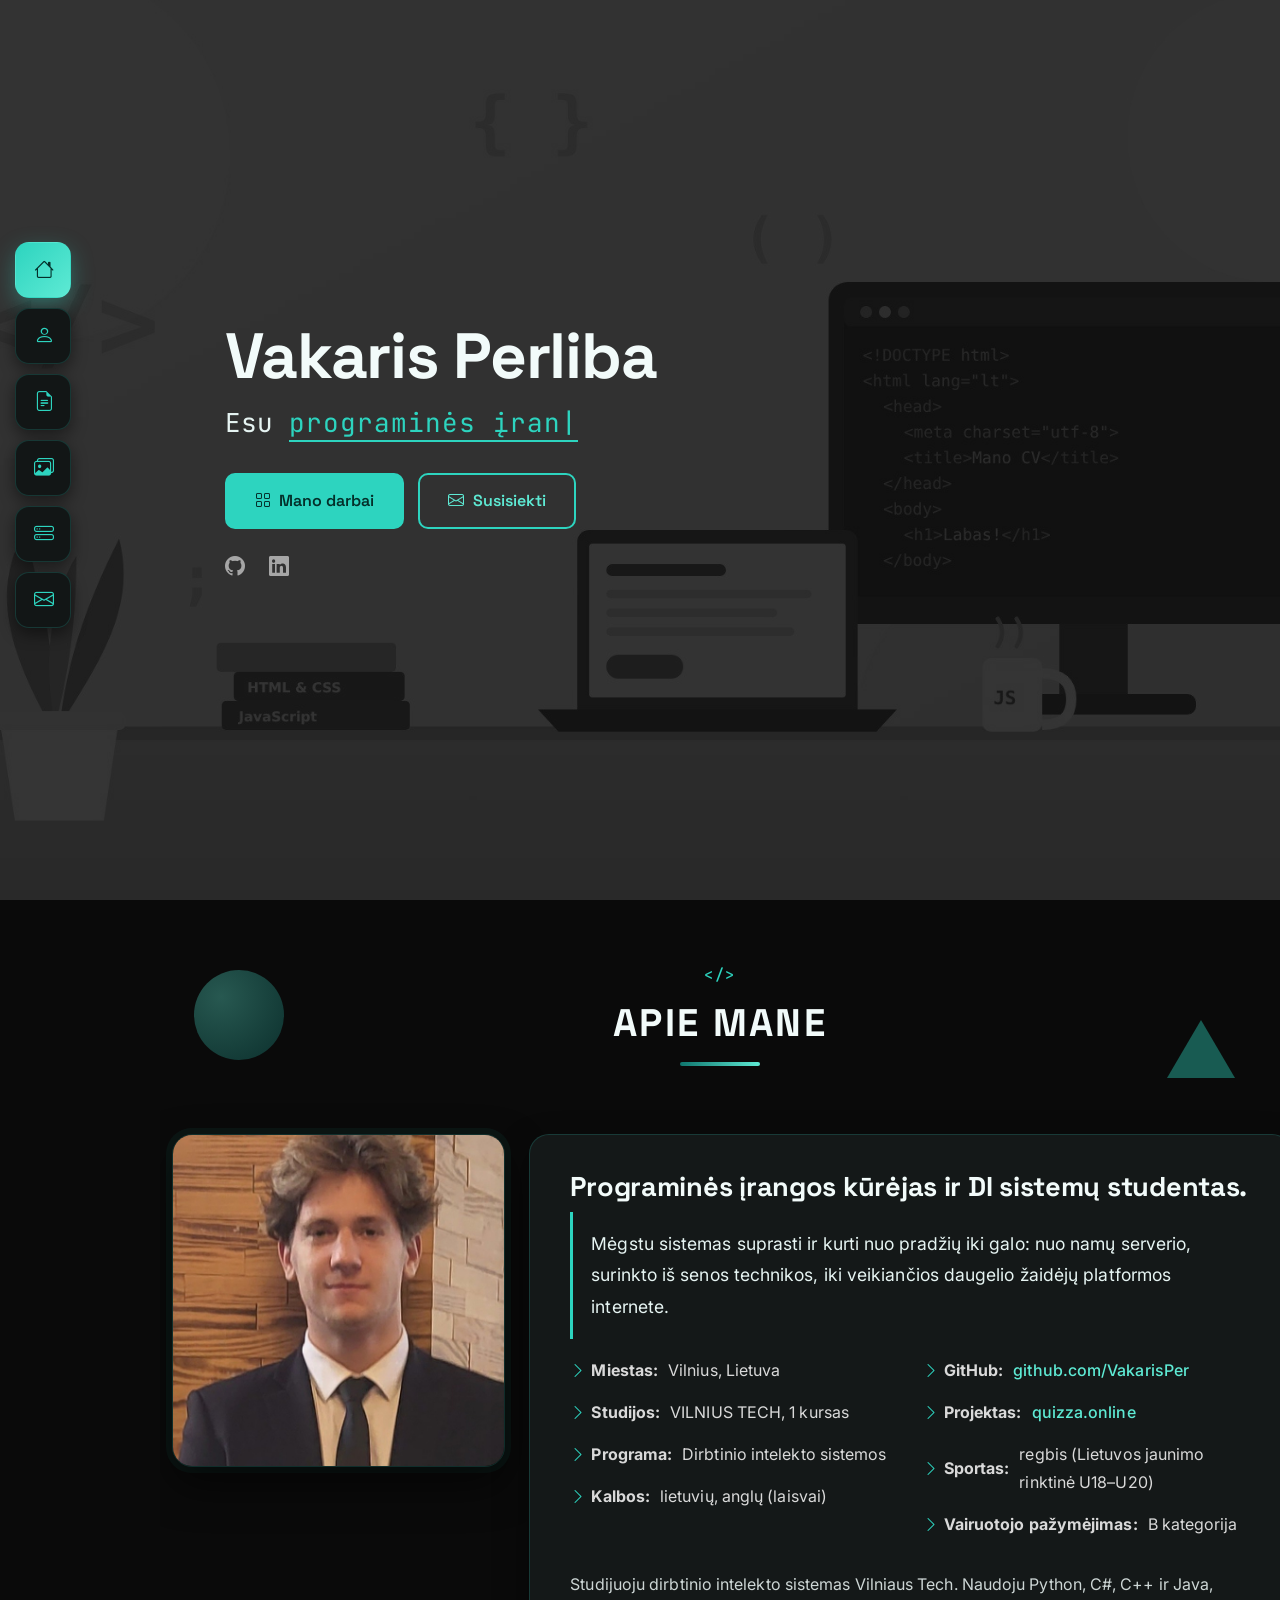
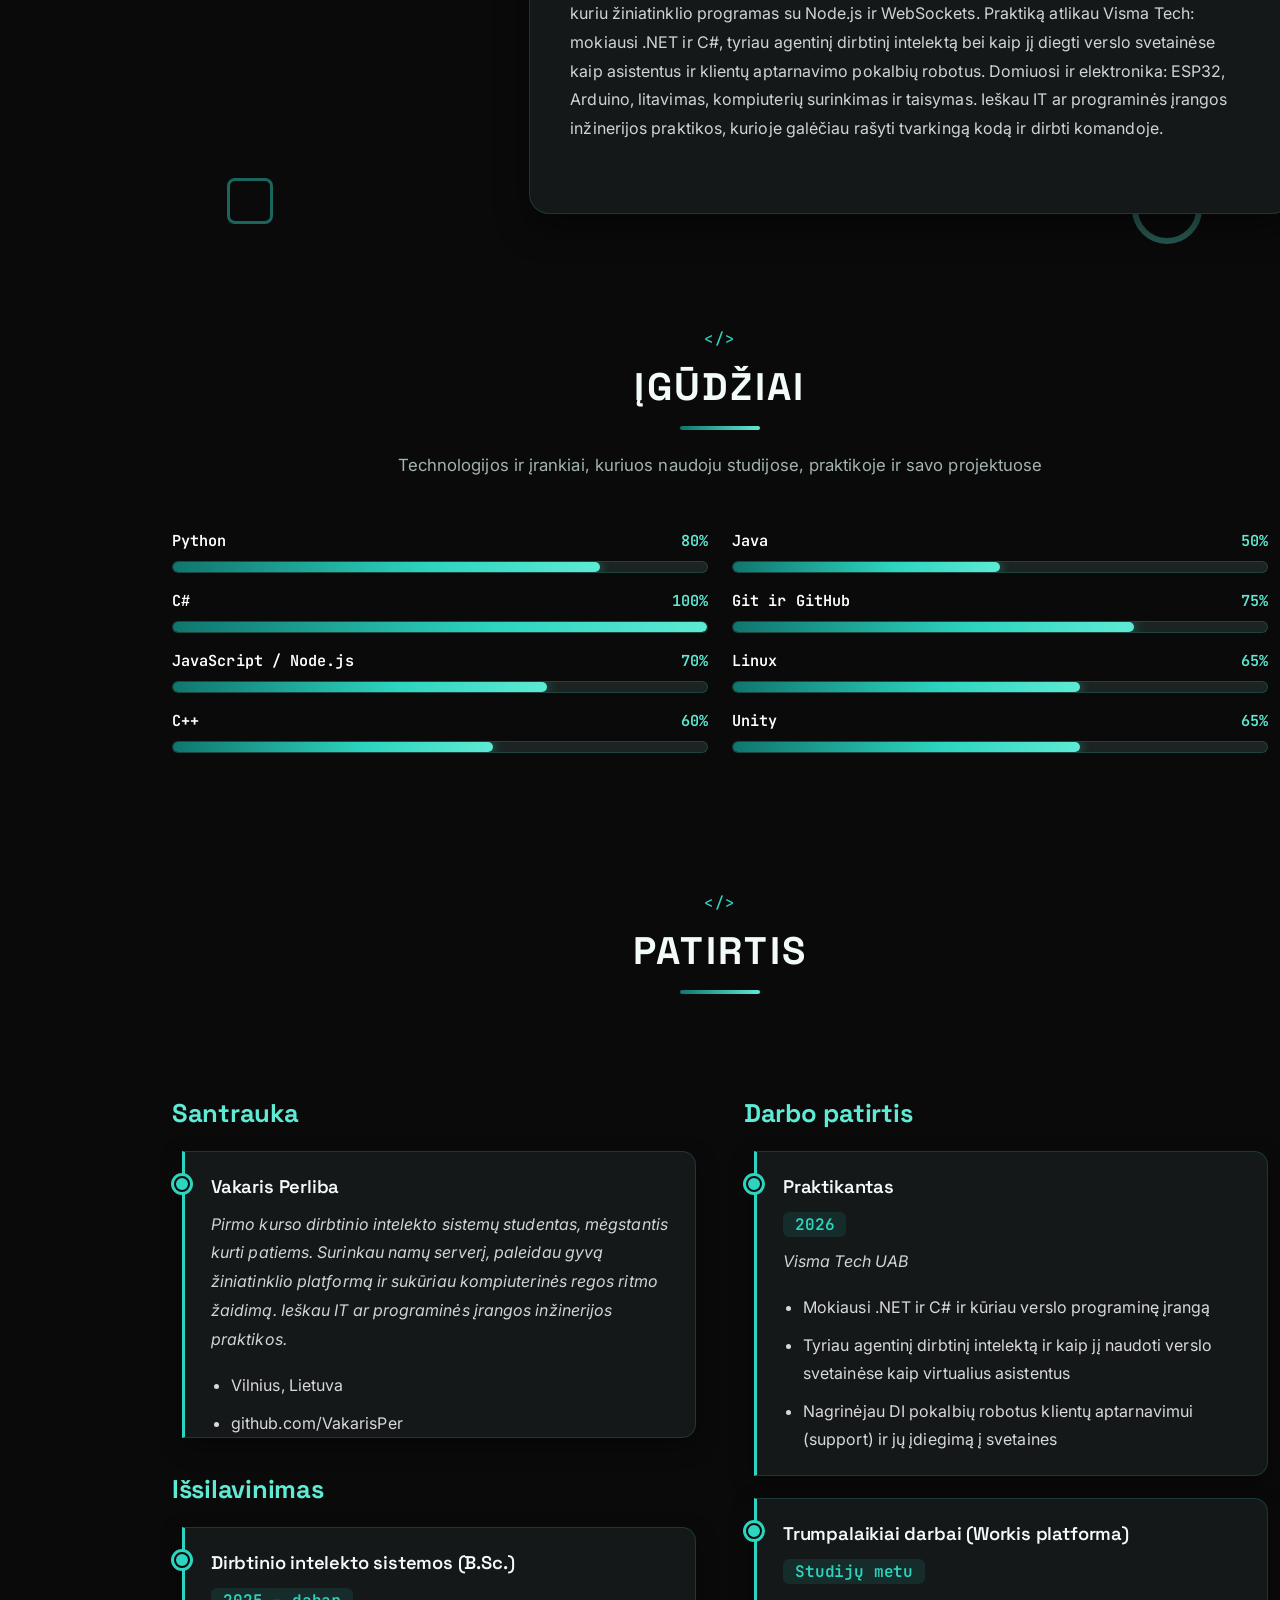
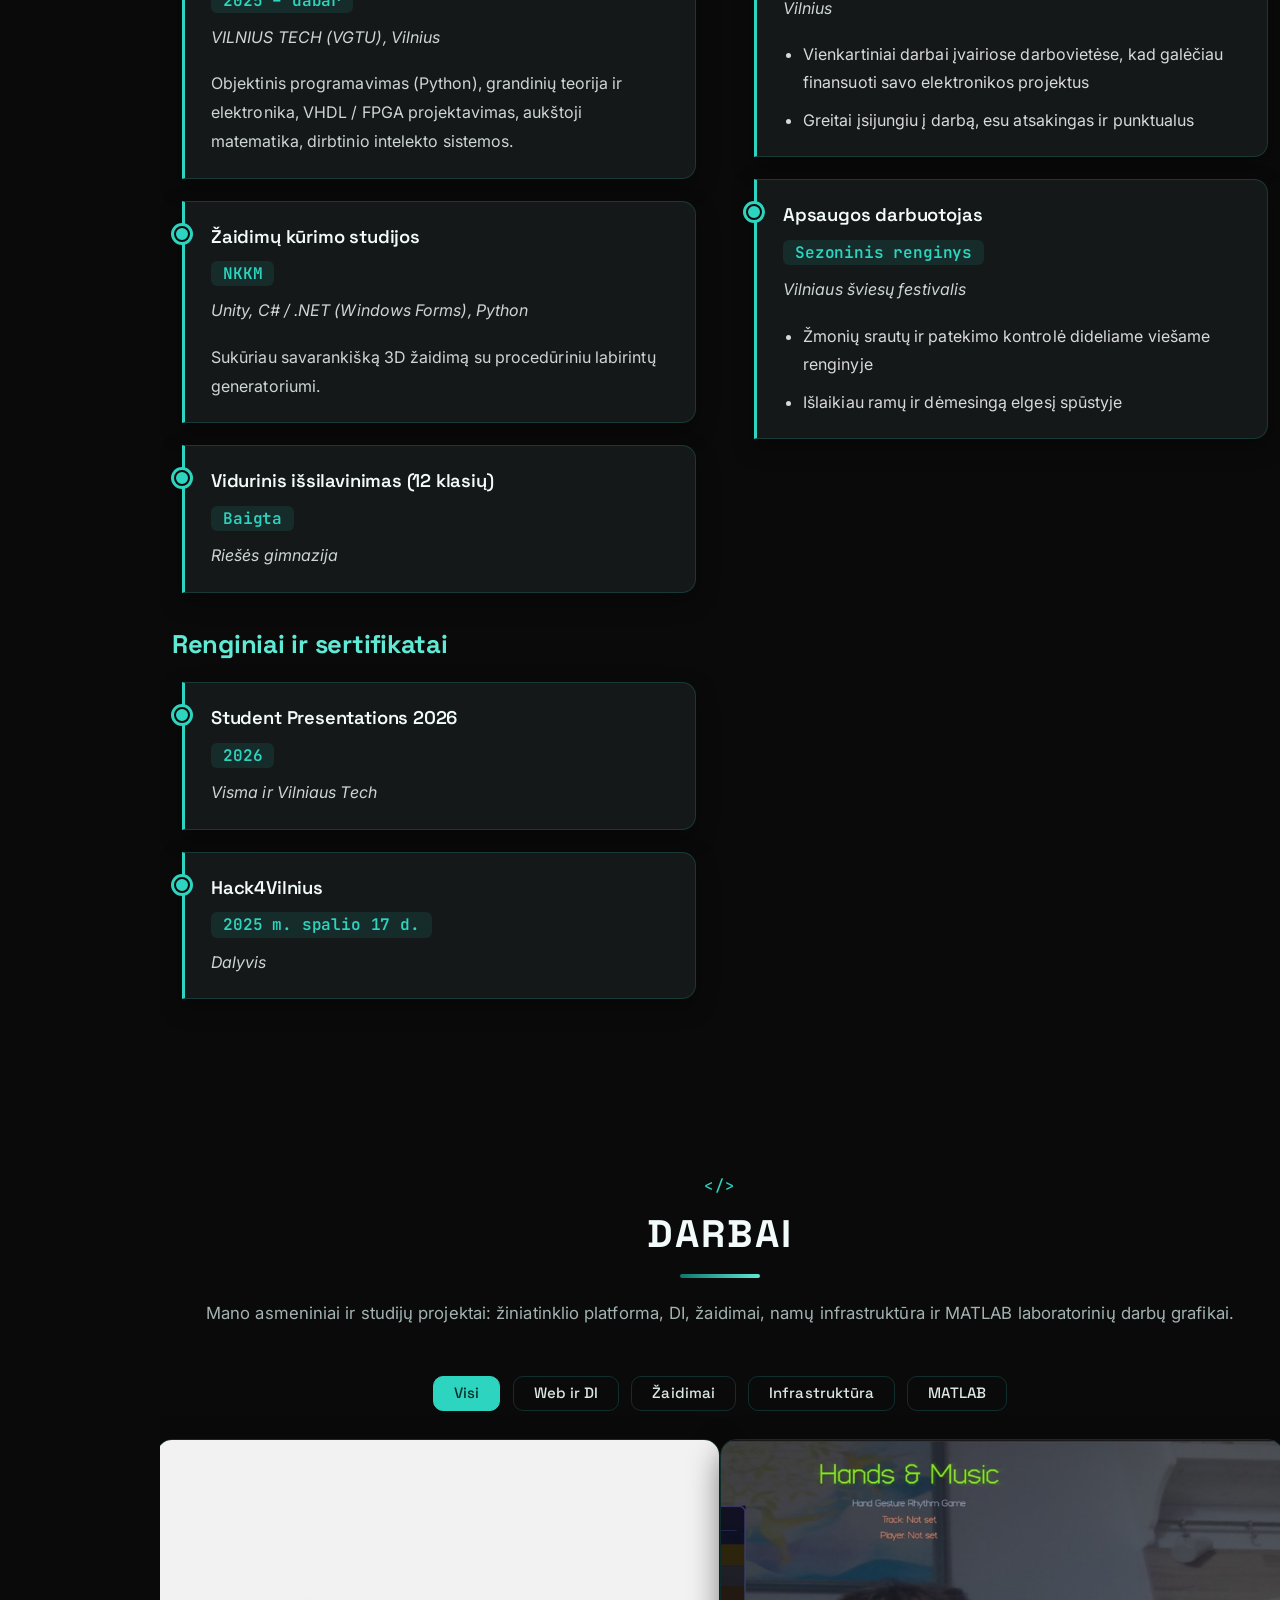
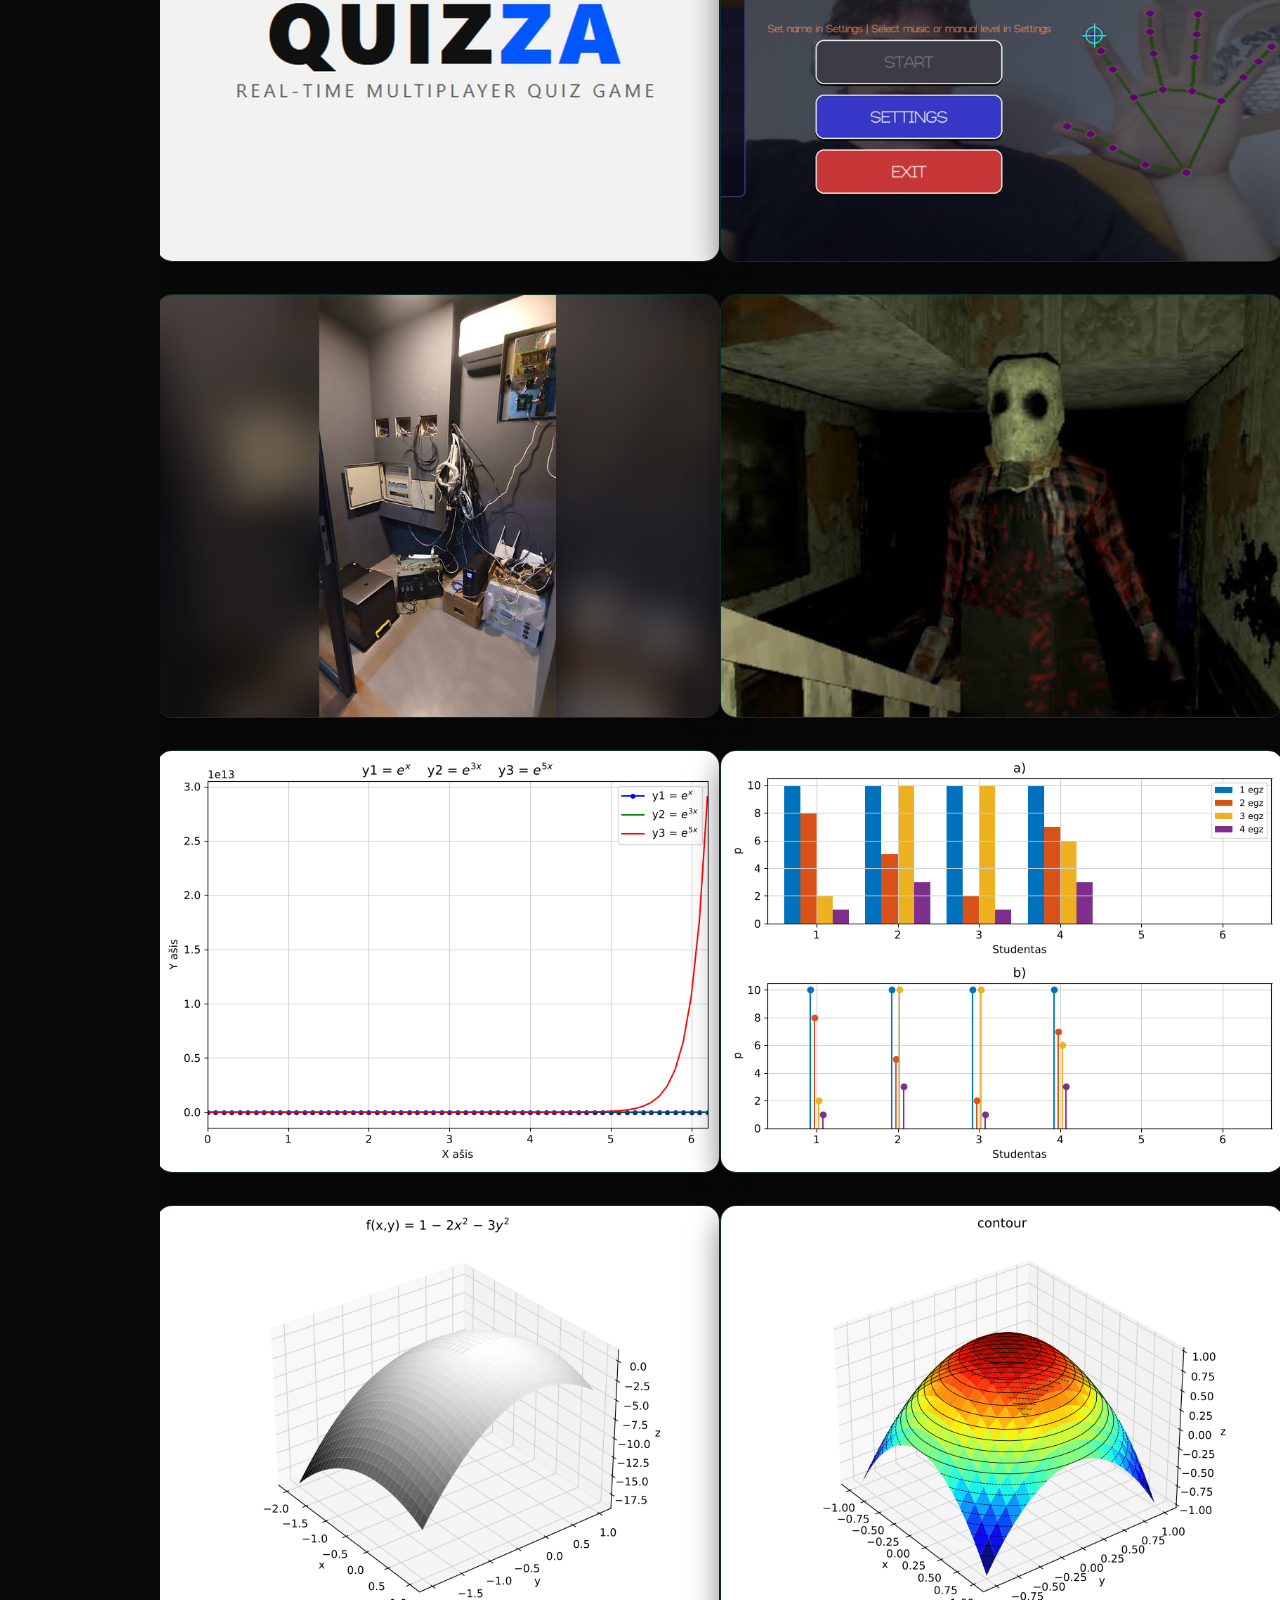
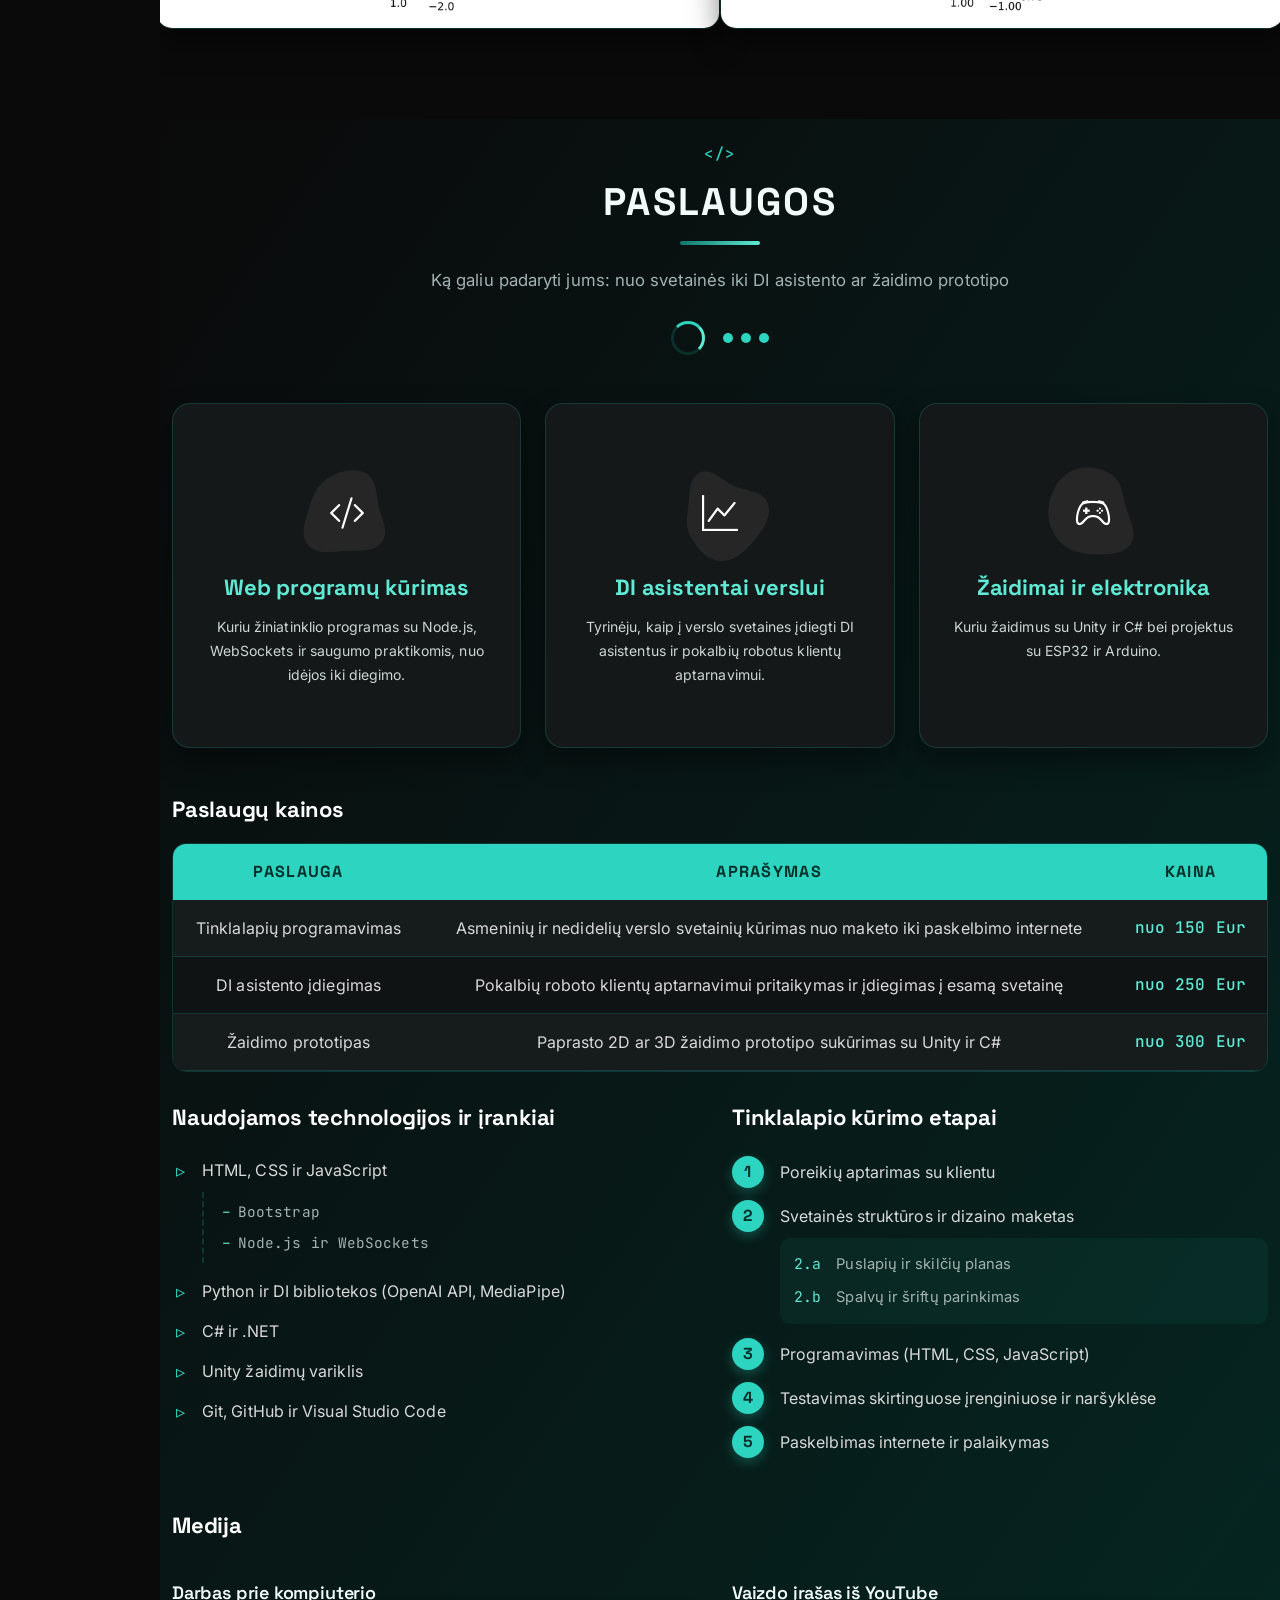
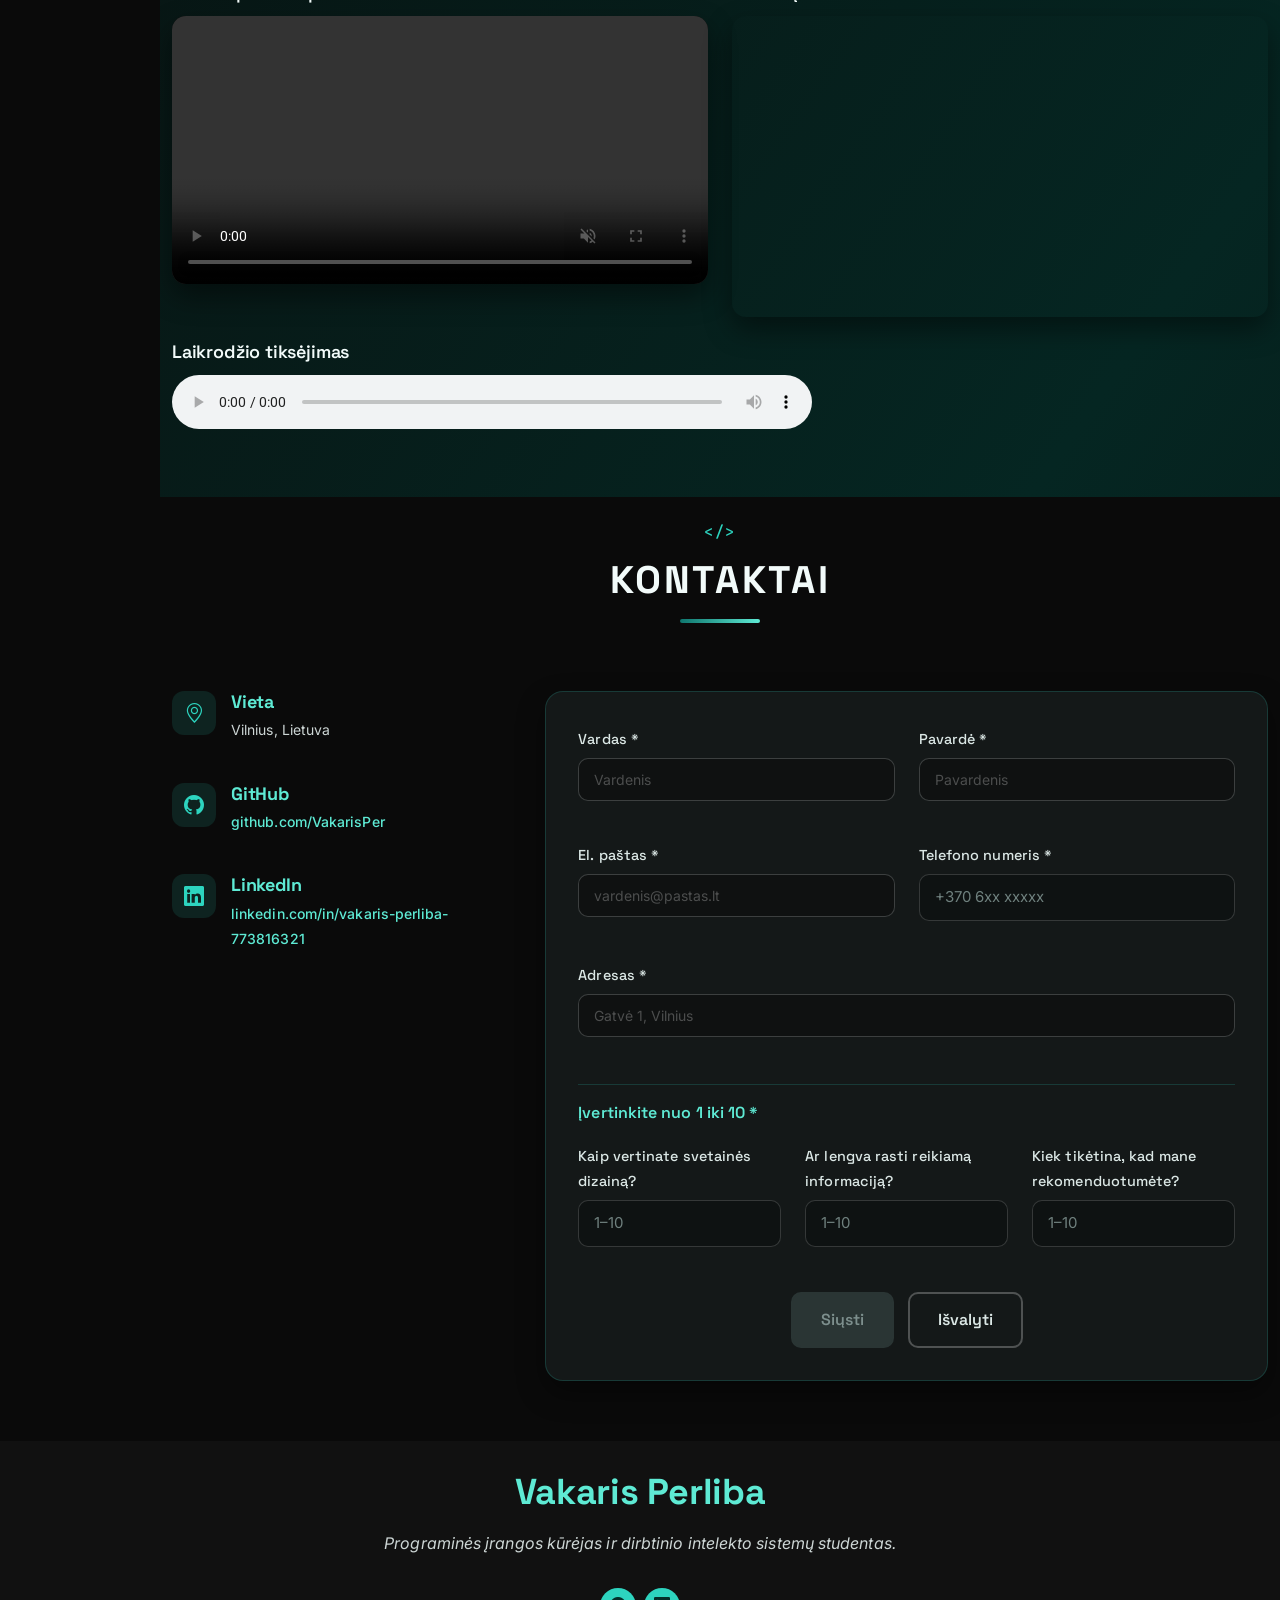
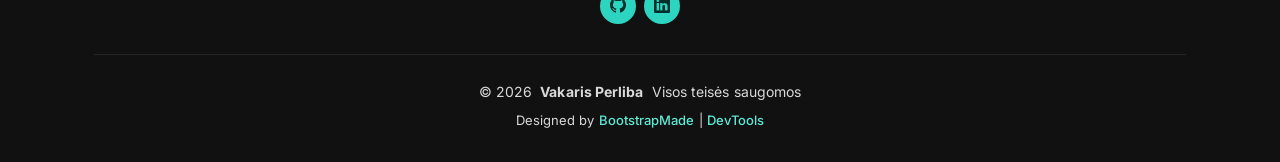
==== LD11/index.html @ f47fb517 "LD11: JavaScript formos (privaloma ir papildoma dalis)" ====
<!DOCTYPE html>
<html lang="lt">

<head>
  <meta charset="UTF-8">
  <meta content="width=device-width, initial-scale=1.0" name="viewport">
  <title>Mano CV</title>
  <meta name="author" content="Vakaris Perliba">
  <meta name="description" content="Vakaris Perliba CV puslapis">
  <meta name="keywords" content="CV, programinės įrangos kūrėjas, dirbtinis intelektas, .NET, C#, Python, Visma Tech, Vakaris Perliba">

  <!-- Favicons -->
  <link href="assets/img/favicon-kodas.png" rel="icon" type="image/png">
  <link href="assets/img/apple-touch-icon-kodas.png" rel="apple-touch-icon">

  <!-- Fonts -->
  <link href="https://fonts.googleapis.com" rel="preconnect">
  <link href="https://fonts.gstatic.com" rel="preconnect" crossorigin>
  <link href="https://fonts.googleapis.com/css2?family=Roboto:ital,wght@0,100;0,300;0,400;0,500;0,700;0,900;1,100;1,300;1,400;1,500;1,700;1,900&family=Poppins:ital,wght@0,100;0,200;0,300;0,400;0,500;0,600;0,700;0,800;0,900;1,100;1,200;1,300;1,400;1,500;1,600;1,700;1,800;1,900&family=Raleway:ital,wght@0,100;0,200;0,300;0,400;0,500;0,600;0,700;0,800;0,900;1,100;1,200;1,300;1,400;1,500;1,600;1,700;1,800;1,900&display=swap" rel="stylesheet">

  <!-- Vendor CSS Files -->
  <link href="assets/vendor/bootstrap/css/bootstrap.min.css" rel="stylesheet">
  <link href="assets/vendor/bootstrap-icons/bootstrap-icons.css" rel="stylesheet">
  <link href="assets/vendor/aos/aos.css" rel="stylesheet">
  <link href="assets/vendor/glightbox/css/glightbox.min.css" rel="stylesheet">
  <link href="assets/vendor/swiper/swiper-bundle.min.css" rel="stylesheet">

  <!-- Main CSS File -->
  <link href="assets/css/main.css" rel="stylesheet">

  <!-- Papildomi šriftai ir nuosavi stiliai (LD9) -->
  <link href="https://fonts.googleapis.com/css2?family=Inter:wght@400;500;600&family=Space+Grotesk:wght@500;600;700&family=JetBrains+Mono:wght@400;500&display=swap" rel="stylesheet">
  <link href="assets/css/custom.css" rel="stylesheet">

  <!-- =======================================================
  * Template Name: MyResume
  * Template URL: https://bootstrapmade.com/free-html-bootstrap-template-my-resume/
  * Updated: Jun 29 2024 with Bootstrap v5.3.3
  * Author: BootstrapMade.com
  * License: https://bootstrapmade.com/license/
  ======================================================== -->
</head>

<body class="index-page">

  <header id="header" class="header d-flex flex-column justify-content-center">

    <i class="header-toggle d-xl-none bi bi-list"></i>

    <nav id="navmenu" class="navmenu">
      <ul>
        <li><a href="#hero" class="active"><i class="bi bi-house navicon"></i><span>Pagrindinis</span></a></li>
        <li><a href="#about"><i class="bi bi-person navicon"></i><span>Apie</span></a></li>
        <li><a href="#resume"><i class="bi bi-file-earmark-text navicon"></i><span>Patirtis</span></a></li>
        <li><a href="#portfolio"><i class="bi bi-images navicon"></i><span>Darbai</span></a></li>
        <li><a href="#services"><i class="bi bi-hdd-stack navicon"></i><span>Paslaugos</span></a></li>
        <li><a href="#contact"><i class="bi bi-envelope navicon"></i><span>Kontaktai</span></a></li>
      </ul>
    </nav>

  </header>

  <main class="main">

    <!-- Hero Section -->
    <section id="hero" class="hero section light-background">

      <img src="assets/img/hero-programuotojas.jpg" width="1920" height="1053" alt="Programuotojo darbo vieta su kompiuteriu ir HTML kodu">

      <div class="container" data-aos="zoom-out">
        <div class="row justify-content-center">
          <div class="col-lg-9">
            <h2>Vakaris Perliba</h2>
            <p>Esu <span class="typed" data-typed-items="programinės įrangos kūrėjas, dirbtinio intelekto sistemų studentas, praktiką Visma Tech atlikęs studentas">programinės įrangos kūrėjas</span><span class="typed-cursor typed-cursor--blink" aria-hidden="true"></span></p>
            <div class="hero-buttons">
              <a href="#portfolio" class="btn-cv btn-cv-primary"><i class="bi bi-grid"></i> Mano darbai</a>
              <a href="#contact" class="btn-cv btn-cv-outline"><i class="bi bi-envelope"></i> Susisiekti</a>
            </div>
            <div class="social-links">
              <a href="https://github.com/VakarisPer" target="_blank" title="GitHub"><i class="bi bi-github"></i></a>
              <a href="https://www.linkedin.com/in/vakaris-perliba-773816321/" target="_blank" title="LinkedIn"><i class="bi bi-linkedin"></i></a>
            </div>
          </div>
        </div>
      </div>

    </section><!-- /Hero Section -->

    <!-- About Section -->
    <section id="about" class="about section">

      <!-- Dekoratyvinės animuotos CSS figūros (LD10) -->
      <div class="about-shapes" aria-hidden="true">
        <span class="shape shape-circle"></span>
        <span class="shape shape-triangle"></span>
        <span class="shape shape-square"></span>
        <span class="shape shape-ring"></span>
      </div>

      <!-- Section Title -->
      <div class="container section-title" data-aos="fade-up">
        <h2>Apie mane</h2>
      </div><!-- End Section Title -->

      <div class="container" data-aos="fade-up" data-aos-delay="100">

        <div class="row gy-4 justify-content-center">
          <div class="col-lg-4 about-photo">
            <img src="assets/img/vakaris.jpg" class="img-fluid" width="700" height="700" alt="Vakaris Perlibos portretinė nuotrauka">
          </div>
          <div class="col-lg-8 content">
            <h2>Programinės įrangos kūrėjas ir DI sistemų studentas.</h2>
            <p class="fst-italic py-3">
              Mėgstu sistemas suprasti ir kurti nuo pradžių iki galo: nuo namų serverio, surinkto iš senos technikos,
              iki veikiančios daugelio žaidėjų platformos internete.
            </p>
            <div class="row">
              <div class="col-lg-6">
                <ul>
                  <li><i class="bi bi-chevron-right"></i> <strong>Miestas:</strong> <span>Vilnius, Lietuva</span></li>
                  <li><i class="bi bi-chevron-right"></i> <strong>Studijos:</strong> <span>VILNIUS TECH, 1 kursas</span></li>
                  <li><i class="bi bi-chevron-right"></i> <strong>Programa:</strong> <span>Dirbtinio intelekto sistemos</span></li>
                  <li><i class="bi bi-chevron-right"></i> <strong>Kalbos:</strong> <span>lietuvių, anglų (laisvai)</span></li>
                </ul>
              </div>
              <div class="col-lg-6">
                <ul>
                  <li><i class="bi bi-chevron-right"></i> <strong>GitHub:</strong> <span><a href="https://github.com/VakarisPer" target="_blank">github.com/VakarisPer</a></span></li>
                  <li><i class="bi bi-chevron-right"></i> <strong>Projektas:</strong> <span><a href="https://quizza.online" target="_blank">quizza.online</a></span></li>
                  <li><i class="bi bi-chevron-right"></i> <strong>Sportas:</strong> <span>regbis (Lietuvos jaunimo rinktinė U18–U20)</span></li>
                  <li><i class="bi bi-chevron-right"></i> <strong>Vairuotojo pažymėjimas:</strong> <span>B kategorija</span></li>
                </ul>
              </div>
            </div>
            <p class="py-3">
              Studijuoju dirbtinio intelekto sistemas Vilniaus Tech. Naudoju Python, C#, C++ ir Java, kuriu žiniatinklio
              programas su Node.js ir WebSockets. Praktiką atlikau Visma Tech: mokiausi .NET ir C#, tyriau agentinį
              dirbtinį intelektą bei kaip jį diegti verslo svetainėse kaip asistentus ir klientų aptarnavimo pokalbių robotus.
              Domiuosi ir elektronika: ESP32, Arduino, litavimas, kompiuterių surinkimas ir taisymas.
              Ieškau IT ar programinės įrangos inžinerijos praktikos, kurioje galėčiau rašyti tvarkingą kodą ir dirbti komandoje.
            </p>
          </div>
        </div>

      </div>

    </section><!-- /About Section -->

    <!-- Skills Section -->
    <section id="skills" class="skills section">

      <!-- Section Title -->
      <div class="container section-title" data-aos="fade-up">
        <h2>Įgūdžiai</h2>
        <p>Technologijos ir įrankiai, kuriuos naudoju studijose, praktikoje ir savo projektuose</p>
      </div><!-- End Section Title -->

      <div class="container" data-aos="fade-up" data-aos-delay="100">

        <div class="row skills-content skills-animation">

          <div class="col-lg-6">

            <div class="progress">
              <span class="skill"><span>Python</span> <i class="val">80%</i></span>
              <div class="progress-bar-wrap">
                <div class="progress-bar" role="progressbar" aria-valuenow="80" aria-valuemin="0" aria-valuemax="100"></div>
              </div>
            </div><!-- End Skills Item -->

            <div class="progress">
              <span class="skill"><span>C#</span> <i class="val">100%</i></span>
              <div class="progress-bar-wrap">
                <div class="progress-bar" role="progressbar" aria-valuenow="100" aria-valuemin="0" aria-valuemax="100"></div>
              </div>
            </div><!-- End Skills Item -->

            <div class="progress">
              <span class="skill"><span>JavaScript / Node.js</span> <i class="val">70%</i></span>
              <div class="progress-bar-wrap">
                <div class="progress-bar" role="progressbar" aria-valuenow="70" aria-valuemin="0" aria-valuemax="100"></div>
              </div>
            </div><!-- End Skills Item -->

            <div class="progress">
              <span class="skill"><span>C++</span> <i class="val">60%</i></span>
              <div class="progress-bar-wrap">
                <div class="progress-bar" role="progressbar" aria-valuenow="60" aria-valuemin="0" aria-valuemax="100"></div>
              </div>
            </div><!-- End Skills Item -->

          </div>

          <div class="col-lg-6">

            <div class="progress">
              <span class="skill"><span>Java</span> <i class="val">50%</i></span>
              <div class="progress-bar-wrap">
                <div class="progress-bar" role="progressbar" aria-valuenow="50" aria-valuemin="0" aria-valuemax="100"></div>
              </div>
            </div><!-- End Skills Item -->

            <div class="progress">
              <span class="skill"><span>Git ir GitHub</span> <i class="val">75%</i></span>
              <div class="progress-bar-wrap">
                <div class="progress-bar" role="progressbar" aria-valuenow="75" aria-valuemin="0" aria-valuemax="100"></div>
              </div>
            </div><!-- End Skills Item -->

            <div class="progress">
              <span class="skill"><span>Linux</span> <i class="val">65%</i></span>
              <div class="progress-bar-wrap">
                <div class="progress-bar" role="progressbar" aria-valuenow="65" aria-valuemin="0" aria-valuemax="100"></div>
              </div>
            </div><!-- End Skills Item -->

            <div class="progress">
              <span class="skill"><span>Unity</span> <i class="val">65%</i></span>
              <div class="progress-bar-wrap">
                <div class="progress-bar" role="progressbar" aria-valuenow="65" aria-valuemin="0" aria-valuemax="100"></div>
              </div>
            </div><!-- End Skills Item -->

          </div>

        </div>
      </div>

    </section><!-- /Skills Section -->

    <!-- Resume Section -->
    <section id="resume" class="resume section">

      <!-- Section Title -->
      <div class="container section-title" data-aos="fade-up">
        <h2>Patirtis</h2>
      </div><!-- End Section Title -->

      <div class="container">

        <div class="row">

          <div class="col-lg-6" data-aos="fade-up" data-aos-delay="100">
            <h3 class="resume-title">Santrauka</h3>

            <div class="resume-item pb-0">
              <h4>Vakaris Perliba</h4>
              <p><em>Pirmo kurso dirbtinio intelekto sistemų studentas, mėgstantis kurti patiems. Surinkau namų serverį, paleidau gyvą žiniatinklio platformą ir sukūriau kompiuterinės regos ritmo žaidimą. Ieškau IT ar programinės įrangos inžinerijos praktikos.</em></p>
              <ul>
                <li>Vilnius, Lietuva</li>
                <li>github.com/VakarisPer</li>
              </ul>
            </div><!-- Edn Resume Item -->

            <h3 class="resume-title">Išsilavinimas</h3>
            <div class="resume-item">
              <h4>Dirbtinio intelekto sistemos (B.Sc.)</h4>
              <h5>2025 – dabar</h5>
              <p><em>VILNIUS TECH (VGTU), Vilnius</em></p>
              <p>Objektinis programavimas (Python), grandinių teorija ir elektronika, VHDL / FPGA projektavimas, aukštoji matematika, dirbtinio intelekto sistemos.</p>
            </div><!-- Edn Resume Item -->

            <div class="resume-item">
              <h4>Žaidimų kūrimo studijos</h4>
              <h5>NKKM</h5>
              <p><em>Unity, C# / .NET (Windows Forms), Python</em></p>
              <p>Sukūriau savarankišką 3D žaidimą su procedūriniu labirintų generatoriumi.</p>
            </div><!-- Edn Resume Item -->

            <div class="resume-item">
              <h4>Vidurinis išsilavinimas (12 klasių)</h4>
              <h5>Baigta</h5>
              <p><em>Riešės gimnazija</em></p>
            </div><!-- Edn Resume Item -->

            <h3 class="resume-title">Renginiai ir sertifikatai</h3>
            <div class="resume-item">
              <h4>Student Presentations 2026</h4>
              <h5>2026</h5>
              <p><em>Visma ir Vilniaus Tech</em></p>
            </div><!-- Edn Resume Item -->

            <div class="resume-item">
              <h4>Hack4Vilnius</h4>
              <h5>2025 m. spalio 17 d.</h5>
              <p><em>Dalyvis</em></p>
            </div><!-- Edn Resume Item -->

          </div>

          <div class="col-lg-6" data-aos="fade-up" data-aos-delay="200">
            <h3 class="resume-title">Darbo patirtis</h3>
            <div class="resume-item">
              <h4>Praktikantas</h4>
              <h5>2026</h5>
              <p><em>Visma Tech UAB</em></p>
              <ul>
                <li>Mokiausi .NET ir C# ir kūriau verslo programinę įrangą</li>
                <li>Tyriau agentinį dirbtinį intelektą ir kaip jį naudoti verslo svetainėse kaip virtualius asistentus</li>
                <li>Nagrinėjau DI pokalbių robotus klientų aptarnavimui (support) ir jų įdiegimą į svetaines</li>
              </ul>
            </div><!-- Edn Resume Item -->

            <div class="resume-item">
              <h4>Trumpalaikiai darbai (Workis platforma)</h4>
              <h5>Studijų metu</h5>
              <p><em>Vilnius</em></p>
              <ul>
                <li>Vienkartiniai darbai įvairiose darbovietėse, kad galėčiau finansuoti savo elektronikos projektus</li>
                <li>Greitai įsijungiu į darbą, esu atsakingas ir punktualus</li>
              </ul>
            </div><!-- Edn Resume Item -->

            <div class="resume-item">
              <h4>Apsaugos darbuotojas</h4>
              <h5>Sezoninis renginys</h5>
              <p><em>Vilniaus šviesų festivalis</em></p>
              <ul>
                <li>Žmonių srautų ir patekimo kontrolė dideliame viešame renginyje</li>
                <li>Išlaikiau ramų ir dėmesingą elgesį spūstyje</li>
              </ul>
            </div><!-- Edn Resume Item -->

          </div>

        </div>

      </div>

    </section><!-- /Resume Section -->

    <!-- Portfolio Section -->
    <section id="portfolio" class="portfolio section">

      <!-- Section Title -->
      <div class="container section-title" data-aos="fade-up">
        <h2>Darbai</h2>
        <p>Mano asmeniniai ir studijų projektai: žiniatinklio platforma, DI, žaidimai, namų infrastruktūra ir MATLAB laboratorinių darbų grafikai.</p>
      </div><!-- End Section Title -->

      <div class="container">

        <div class="isotope-layout" data-default-filter="*" data-layout="masonry" data-sort="original-order">

          <ul class="portfolio-filters isotope-filters" data-aos="fade-up" data-aos-delay="100">
            <li data-filter="*" class="filter-active">Visi</li>
            <li data-filter=".filter-web">Web ir DI</li>
            <li data-filter=".filter-games">Žaidimai</li>
            <li data-filter=".filter-infra">Infrastruktūra</li>
            <li data-filter=".filter-matlab">MATLAB</li>
          </ul><!-- End Portfolio Filters -->

          <div class="row gy-4 isotope-container" data-aos="fade-up" data-aos-delay="200">

            <div class="col-lg-6 col-md-6 portfolio-item isotope-item filter-web">
              <img src="assets/img/proj-quizza.jpg" class="img-fluid" width="800" height="600" alt="Quizza logotipas">
              <div class="portfolio-info">
                <h4>Quizza</h4>
                <p>Gyva daugelio žaidėjų viktorinų platforma su DI klausimų generavimu</p>
                <a href="assets/img/proj-quizza.jpg" title="Quizza" data-gallery="portfolio-gallery" class="glightbox preview-link"><i class="bi bi-zoom-in"></i></a>
                <a href="https://quizza.online" title="Daugiau informacijos" class="details-link" target="_blank"><i class="bi bi-link-45deg"></i></a>
              </div>
            </div><!-- End Portfolio Item -->

            <div class="col-lg-6 col-md-6 portfolio-item isotope-item filter-games filter-web">
              <img src="assets/img/proj-hands-music.jpg" class="img-fluid" width="800" height="600" alt="Hands &amp; Music žaidimas su rankų sekimu">
              <div class="portfolio-info">
                <h4>Hands &amp; Music</h4>
                <p>Ritmo žaidimas, valdomas rankų gestais (MediaPipe, OpenCV, Pygame)</p>
                <a href="assets/img/proj-hands-music.jpg" title="Hands &amp; Music" data-gallery="portfolio-gallery" class="glightbox preview-link"><i class="bi bi-zoom-in"></i></a>
                <a href="https://github.com/VakarisPer" title="Daugiau informacijos" class="details-link" target="_blank"><i class="bi bi-link-45deg"></i></a>
              </div>
            </div><!-- End Portfolio Item -->

            <div class="col-lg-6 col-md-6 portfolio-item isotope-item filter-infra">
              <img src="assets/img/proj-home-server.jpg" class="img-fluid" width="800" height="600" alt="Namų serverio spinta su tinklo įranga">
              <div class="portfolio-info">
                <h4>Namų serveris ir privatus debesis</h4>
                <p>Serveris iš senų kompiuterių, saugiai prijungtas prie interneto per Cloudflare Tunnel</p>
                <a href="assets/img/proj-home-server.jpg" title="Namų serveris ir privatus debesis" data-gallery="portfolio-gallery" class="glightbox preview-link"><i class="bi bi-zoom-in"></i></a>
                <a href="https://github.com/VakarisPer" title="Daugiau informacijos" class="details-link" target="_blank"><i class="bi bi-link-45deg"></i></a>
              </div>
            </div><!-- End Portfolio Item -->

            <div class="col-lg-6 col-md-6 portfolio-item isotope-item filter-games">
              <img src="assets/img/proj-backroom.jpg" class="img-fluid" width="800" height="600" alt="Backroom žaidimo kadras">
              <div class="portfolio-info">
                <h4>Backroom</h4>
                <p>3D siaubo žaidimas Unity su procedūriniu labirintų generatoriumi</p>
                <a href="assets/img/proj-backroom.jpg" title="Backroom" data-gallery="portfolio-gallery" class="glightbox preview-link"><i class="bi bi-zoom-in"></i></a>
                <a href="https://github.com/VakarisPer/HorrorGame" title="Daugiau informacijos" class="details-link" target="_blank"><i class="bi bi-link-45deg"></i></a>
              </div>
            </div><!-- End Portfolio Item -->

            <div class="col-lg-6 col-md-6 portfolio-item isotope-item filter-matlab">
              <img src="assets/img/matlab/ld3-eksponentes.png" class="img-fluid" width="800" height="600" alt="MATLAB grafikas: trys eksponentinės funkcijos e^x, e^3x ir e^5x">
              <div class="portfolio-info">
                <h4>Eksponentinės funkcijos (LD3)</h4>
                <p>Trijų funkcijų e<sup>x</sup>, e<sup>3x</sup> ir e<sup>5x</sup> palyginimas viename grafike su legenda ir skirtingais linijų stiliais</p>
                <a href="assets/img/matlab/ld3-eksponentes.png" title="Eksponentinės funkcijos (LD3)" data-gallery="portfolio-gallery" class="glightbox preview-link"><i class="bi bi-zoom-in"></i></a>
                <a href="https://github.com/VakarisPer/Laboratoriniai-darbai/tree/main/LD3" title="MATLAB kodas" class="details-link" target="_blank"><i class="bi bi-link-45deg"></i></a>
              </div>
            </div><!-- End Portfolio Item -->

            <div class="col-lg-6 col-md-6 portfolio-item isotope-item filter-matlab">
              <img src="assets/img/matlab/ld3-egzaminai.png" class="img-fluid" width="800" height="600" alt="MATLAB stulpelinė ir diskretinė diagramos su studentų egzaminų pažymiais">
              <div class="portfolio-info">
                <h4>Egzaminų rezultatai (LD3)</h4>
                <p>Studentų egzaminų pažymiai pavaizduoti stulpeline (bar) ir diskretine (stem) diagramomis naudojant subplot</p>
                <a href="assets/img/matlab/ld3-egzaminai.png" title="Egzaminų rezultatai (LD3)" data-gallery="portfolio-gallery" class="glightbox preview-link"><i class="bi bi-zoom-in"></i></a>
                <a href="https://github.com/VakarisPer/Laboratoriniai-darbai/tree/main/LD3" title="MATLAB kodas" class="details-link" target="_blank"><i class="bi bi-link-45deg"></i></a>
              </div>
            </div><!-- End Portfolio Item -->

            <div class="col-lg-6 col-md-6 portfolio-item isotope-item filter-matlab">
              <img src="assets/img/matlab/ld4-pavirsius.png" class="img-fluid" width="800" height="600" alt="MATLAB 3D paviršius f(x,y) = 1 - 2x^2 - 3y^2 pilkais tonais">
              <div class="portfolio-info">
                <h4>3D paviršius (LD4)</h4>
                <p>Funkcijos f(x,y) = 1 − 2x<sup>2</sup> − 3y<sup>2</sup> paviršius, sukurtas su meshgrid ir surf, pilka spalvų schema</p>
                <a href="assets/img/matlab/ld4-pavirsius.png" title="3D paviršius (LD4)" data-gallery="portfolio-gallery" class="glightbox preview-link"><i class="bi bi-zoom-in"></i></a>
                <a href="https://github.com/VakarisPer/Laboratoriniai-darbai/tree/main/LD4" title="MATLAB kodas" class="details-link" target="_blank"><i class="bi bi-link-45deg"></i></a>
              </div>
            </div><!-- End Portfolio Item -->

            <div class="col-lg-6 col-md-6 portfolio-item isotope-item filter-matlab">
              <img src="assets/img/matlab/ld4-konturas.png" class="img-fluid" width="800" height="600" alt="MATLAB 3D paraboloidas su jet spalvomis ir kontūro linijomis">
              <div class="portfolio-info">
                <h4>Paviršius su kontūrais (LD4)</h4>
                <p>Paraboloidas 1 − (x<sup>2</sup> + y<sup>2</sup>) su jet spalvų schema ir 20 kontūro linijų (contour)</p>
                <a href="assets/img/matlab/ld4-konturas.png" title="Paviršius su kontūrais (LD4)" data-gallery="portfolio-gallery" class="glightbox preview-link"><i class="bi bi-zoom-in"></i></a>
                <a href="https://github.com/VakarisPer/Laboratoriniai-darbai/tree/main/LD4" title="MATLAB kodas" class="details-link" target="_blank"><i class="bi bi-link-45deg"></i></a>
              </div>
            </div><!-- End Portfolio Item -->

          </div><!-- End Portfolio Container -->

        </div>

      </div>

    </section><!-- /Portfolio Section -->

    <!-- Services Section -->
    <section id="services" class="services section">

      <!-- Section Title -->
      <div class="container section-title" data-aos="fade-up">
        <h2>Paslaugos</h2>
        <p>Ką galiu padaryti jums: nuo svetainės iki DI asistento ar žaidimo prototipo</p>
        <!-- Dekoratyvinis CSS krovimo indikatorius (LD10) -->
        <div class="cv-loader" aria-hidden="true">
          <span class="cv-loader-ring"></span>
          <span class="cv-loader-dots"><i></i><i></i><i></i></span>
        </div>
      </div><!-- End Section Title -->

      <div class="container">

        <div class="row gy-4">

          <div class="col-lg-4 col-md-6" data-aos="fade-up" data-aos-delay="100">
            <div class="service-item item-cyan position-relative">
              <div class="icon">
                <svg width="100" height="100" viewBox="0 0 600 600" xmlns="http://www.w3.org/2000/svg">
                  <path stroke="none" stroke-width="0" fill="#f5f5f5" d="M300,521.0016835830174C376.1290562159157,517.8887921683347,466.0731472004068,529.7835943286574,510.70327084640275,468.03025145048787C554.3714126377745,407.6079735673963,508.03601936045806,328.9844924480964,491.2728898941984,256.3432110539036C474.5976632858925,184.082847569629,479.9380746630129,96.60480741107993,416.23090153303,58.64404602377083C348.86323505073057,18.502131276798302,261.93793281208167,40.57373210992963,193.5410806939664,78.93577620505333C130.42746243093433,114.334589627462,98.30271207620316,179.96522072025542,76.75703585869454,249.04625023123273C51.97151888228291,328.5150500222984,13.704378332031375,421.85034740162234,66.52175969318436,486.19268352777647C119.04800174914682,550.1803526380478,217.28368757567262,524.383925680826,300,521.0016835830174"></path>
                </svg>
                <i class="bi bi-code-slash"></i>
              </div>
              <a href="#" class="stretched-link">
                <h3>Web programų kūrimas</h3>
              </a>
              <p>Kuriu žiniatinklio programas su Node.js, WebSockets ir saugumo praktikomis, nuo idėjos iki diegimo.</p>
            </div>
          </div><!-- End Service Item -->

          <div class="col-lg-4 col-md-6" data-aos="fade-up" data-aos-delay="200">
            <div class="service-item item-orange position-relative">
              <div class="icon">
                <svg width="100" height="100" viewBox="0 0 600 600" xmlns="http://www.w3.org/2000/svg">
                  <path stroke="none" stroke-width="0" fill="#f5f5f5" d="M300,582.0697525312426C382.5290701553225,586.8405444964366,449.9789794690241,525.3245884688669,502.5850820975895,461.55621195738473C556.606425686781,396.0723002908107,615.8543463187945,314.28637112970534,586.6730223649479,234.56875336149918C558.9533121215079,158.8439757836574,454.9685369536778,164.00468322053177,381.49747125262974,130.76875717737553C312.15926192815925,99.40240125094834,248.97055460311594,18.661163978235184,179.8680185752513,50.54337015887873C110.5421016452524,82.52863877960104,119.82277516462835,180.83849132639028,109.12597500060166,256.43424936330496C100.08760227029461,320.3096726198365,92.17705696193138,384.0621239912766,124.79988738764834,439.7174275375508C164.83382741302287,508.01625554203684,220.96474134820875,577.5009287672846,300,582.0697525312426"></path>
                </svg>
                <i class="bi bi-graph-up"></i>
              </div>
              <a href="#" class="stretched-link">
                <h3>DI asistentai verslui</h3>
              </a>
              <p>Tyrinėju, kaip į verslo svetaines įdiegti DI asistentus ir pokalbių robotus klientų aptarnavimui.</p>
            </div>
          </div><!-- End Service Item -->

          <div class="col-lg-4 col-md-6" data-aos="fade-up" data-aos-delay="300">
            <div class="service-item item-teal position-relative">
              <div class="icon">
                <svg width="100" height="100" viewBox="0 0 600 600" xmlns="http://www.w3.org/2000/svg">
                  <path stroke="none" stroke-width="0" fill="#f5f5f5" d="M300,541.5067337569781C382.14930387511276,545.0595476570109,479.8736841581634,548.3450877840088,526.4010558755058,480.5488172755941C571.5218469581645,414.80211281144784,517.5187510058486,332.0715597781072,496.52539010469104,255.14436215662573C477.37192572678356,184.95920475031193,473.57363656557914,105.61284051026155,413.0603344069578,65.22779650032875C343.27470386102294,18.654635553484475,251.2091493199835,5.337323636656869,175.0934190732945,40.62881213300186C97.87086631185822,76.43348514350839,51.98124368387456,156.15599469081315,36.44837278890362,239.84606092416172C21.716077023791087,319.22268207091537,43.775223500013084,401.1760424656574,96.891909868211,461.97329694683043C147.22146801428983,519.5804099606455,223.5754009179313,538.201503339737,300,541.5067337569781"></path>
                </svg>
                <i class="bi bi-controller"></i>
              </div>
              <a href="#" class="stretched-link">
                <h3>Žaidimai ir elektronika</h3>
              </a>
              <p>Kuriu žaidimus su Unity ir C# bei projektus su ESP32 ir Arduino.</p>
            </div>
          </div><!-- End Service Item -->

        </div>

        <!-- Paslaugų kainos (lentelė) -->
        <div class="row mt-5" data-aos="fade-up" data-aos-delay="100">
          <div class="col-12">
            <h3 class="services-subtitle">Paslaugų kainos</h3>
            <div class="table-responsive">
              <table class="table table-striped table-hover align-middle services-table">
                <thead>
                  <tr>
                    <th scope="col">Paslauga</th>
                    <th scope="col">Aprašymas</th>
                    <th scope="col">Kaina</th>
                  </tr>
                </thead>
                <tbody>
                  <tr>
                    <td>Tinklalapių programavimas</td>
                    <td>Asmeninių ir nedidelių verslo svetainių kūrimas nuo maketo iki paskelbimo internete</td>
                    <td>nuo 150 Eur</td>
                  </tr>
                  <tr>
                    <td>DI asistento įdiegimas</td>
                    <td>Pokalbių roboto klientų aptarnavimui pritaikymas ir įdiegimas į esamą svetainę</td>
                    <td>nuo 250 Eur</td>
                  </tr>
                  <tr>
                    <td>Žaidimo prototipas</td>
                    <td>Paprasto 2D ar 3D žaidimo prototipo sukūrimas su Unity ir C#</td>
                    <td>nuo 300 Eur</td>
                  </tr>
                </tbody>
              </table>
            </div>
          </div>
        </div>

        <!-- Įrankiai ir darbo etapai (sąrašai) -->
        <div class="row gy-4 mt-2" data-aos="fade-up" data-aos-delay="200">

          <div class="col-lg-6">
            <h3 class="services-subtitle">Naudojamos technologijos ir įrankiai</h3>
            <ul class="services-list">
              <li>HTML, CSS ir JavaScript
                <ul>
                  <li>Bootstrap</li>
                  <li>Node.js ir WebSockets</li>
                </ul>
              </li>
              <li>Python ir DI bibliotekos (OpenAI API, MediaPipe)</li>
              <li>C# ir .NET</li>
              <li>Unity žaidimų variklis</li>
              <li>Git, GitHub ir Visual Studio Code</li>
            </ul>
          </div>

          <div class="col-lg-6">
            <h3 class="services-subtitle">Tinklalapio kūrimo etapai</h3>
            <ol class="services-list">
              <li>Poreikių aptarimas su klientu</li>
              <li>Svetainės struktūros ir dizaino maketas
                <ol type="a">
                  <li>Puslapių ir skilčių planas</li>
                  <li>Spalvų ir šriftų parinkimas</li>
                </ol>
              </li>
              <li>Programavimas (HTML, CSS, JavaScript)</li>
              <li>Testavimas skirtinguose įrenginiuose ir naršyklėse</li>
              <li>Paskelbimas internete ir palaikymas</li>
            </ol>
          </div>

        </div>

        <!-- Medija -->
        <div class="row gy-4 mt-2" data-aos="fade-up" data-aos-delay="300">

          <div class="col-12">
            <h3 class="services-subtitle">Medija</h3>
          </div>

          <div class="col-lg-6">
            <h4 class="services-media-title">Darbas prie kompiuterio</h4>
            <video class="services-media" width="640" height="360" controls muted preload="metadata">
              <source src="assets/media/klaviatura.mp4" type="video/mp4">
              Jūsų naršyklė nepalaiko vaizdo įrašų.
            </video>
          </div>

          <div class="col-lg-6">
            <h4 class="services-media-title">Vaizdo įrašas iš YouTube</h4>
            <div class="ratio ratio-16x9">
              <iframe src="https://www.youtube.com/embed/BoUVIhtqjAw" title="YouTube vaizdo įrašas" allow="accelerometer; autoplay; clipboard-write; encrypted-media; gyroscope; picture-in-picture" allowfullscreen></iframe>
            </div>
          </div>

          <div class="col-12">
            <h4 class="services-media-title">Laikrodžio tiksėjimas</h4>
            <audio class="services-audio" controls preload="metadata">
              <source src="assets/media/laikrodis.mp3" type="audio/mpeg">
              Jūsų naršyklė nepalaiko garso įrašų.
            </audio>
          </div>

        </div>

      </div>

    </section><!-- /Services Section -->

    <!-- Contact Section -->
    <section id="contact" class="contact section">

      <!-- Section Title -->
      <div class="container section-title" data-aos="fade-up">
        <h2>Kontaktai</h2>
      </div><!-- End Section Title -->

      <div class="container" data-aos="fade" data-aos-delay="100">

        <div class="row gy-4">

          <div class="col-lg-4">
            <div class="info-item d-flex" data-aos="fade-up" data-aos-delay="200">
              <i class="bi bi-geo-alt flex-shrink-0"></i>
              <div>
                <h3>Vieta</h3>
                <p>Vilnius, Lietuva</p>
              </div>
            </div><!-- End Info Item -->

            <div class="info-item d-flex" data-aos="fade-up" data-aos-delay="300">
              <i class="bi bi-github flex-shrink-0"></i>
              <div>
                <h3>GitHub</h3>
                <p><a href="https://github.com/VakarisPer" target="_blank">github.com/VakarisPer</a></p>
              </div>
            </div><!-- End Info Item -->

            <div class="info-item d-flex" data-aos="fade-up" data-aos-delay="400">
              <i class="bi bi-linkedin flex-shrink-0"></i>
              <div>
                <h3>LinkedIn</h3>
                <p><a href="https://www.linkedin.com/in/vakaris-perliba-773816321/" target="_blank">linkedin.com/in/vakaris-perliba-773816321</a></p>
              </div>
            </div><!-- End Info Item -->

          </div>

          <div class="col-lg-8">
            <!-- Kontaktų forma (LD11) – apdorojama assets/js/custom.js -->
            <form id="contact-form" class="php-email-form cv-form" novalidate data-aos="fade-up" data-aos-delay="200">
              <div class="row gy-3">

                <div class="col-md-6">
                  <label for="f-vardas" class="form-label">Vardas *</label>
                  <input type="text" id="f-vardas" name="vardas" class="form-control" placeholder="Vardenis" autocomplete="given-name" required>
                  <div class="field-error" id="f-vardas-error"></div>
                </div>

                <div class="col-md-6">
                  <label for="f-pavarde" class="form-label">Pavardė *</label>
                  <input type="text" id="f-pavarde" name="pavarde" class="form-control" placeholder="Pavardenis" autocomplete="family-name" required>
                  <div class="field-error" id="f-pavarde-error"></div>
                </div>

                <div class="col-md-6">
                  <label for="f-email" class="form-label">El. paštas *</label>
                  <input type="email" id="f-email" name="email" class="form-control" placeholder="vardenis@pastas.lt" autocomplete="email" required>
                  <div class="field-error" id="f-email-error"></div>
                </div>

                <div class="col-md-6">
                  <label for="f-telefonas" class="form-label">Telefono numeris *</label>
                  <input type="tel" id="f-telefonas" name="telefonas" class="form-control" placeholder="+370 6xx xxxxx" inputmode="numeric" autocomplete="tel" required>
                  <div class="field-error" id="f-telefonas-error"></div>
                </div>

                <div class="col-12">
                  <label for="f-adresas" class="form-label">Adresas *</label>
                  <input type="text" id="f-adresas" name="adresas" class="form-control" placeholder="Gatvė 1, Vilnius" autocomplete="street-address" required>
                  <div class="field-error" id="f-adresas-error"></div>
                </div>

                <div class="col-12">
                  <p class="form-section-title">Įvertinkite nuo 1 iki 10 *</p>
                </div>

                <div class="col-md-4">
                  <label for="f-q1" class="form-label">Kaip vertinate svetainės dizainą?</label>
                  <input type="number" id="f-q1" name="q1" class="form-control" min="1" max="10" step="1" placeholder="1–10" required>
                  <div class="field-error" id="f-q1-error"></div>
                </div>

                <div class="col-md-4">
                  <label for="f-q2" class="form-label">Ar lengva rasti reikiamą informaciją?</label>
                  <input type="number" id="f-q2" name="q2" class="form-control" min="1" max="10" step="1" placeholder="1–10" required>
                  <div class="field-error" id="f-q2-error"></div>
                </div>

                <div class="col-md-4">
                  <label for="f-q3" class="form-label">Kiek tikėtina, kad mane rekomenduotumėte?</label>
                  <input type="number" id="f-q3" name="q3" class="form-control" min="1" max="10" step="1" placeholder="1–10" required>
                  <div class="field-error" id="f-q3-error"></div>
                </div>

                <div class="col-12 form-buttons">
                  <button type="submit" id="f-submit" disabled>Siųsti</button>
                  <button type="button" id="f-clear" class="btn-clear">Išvalyti</button>
                </div>

              </div>

              <!-- Pateikti duomenys ir vidurkis -->
              <div id="form-result" class="form-result" hidden>
                <h4>Pateikti duomenys</h4>
                <div id="form-result-data"></div>
                <p id="form-result-average" class="form-result-average"></p>
              </div>
            </form>
          </div><!-- End Contact Form -->

        </div>

      </div>

    </section><!-- /Contact Section -->

  </main>

  <footer id="footer" class="footer position-relative light-background">
    <div class="container">
      <h3 class="sitename">Vakaris Perliba</h3>
      <p>Programinės įrangos kūrėjas ir dirbtinio intelekto sistemų studentas.</p>
      <div class="social-links d-flex justify-content-center">
        <a href="https://github.com/VakarisPer" target="_blank" title="GitHub"><i class="bi bi-github"></i></a>
        <a href="https://www.linkedin.com/in/vakaris-perliba-773816321/" target="_blank" title="LinkedIn"><i class="bi bi-linkedin"></i></a>
      </div>
      <div class="container">
        <div class="copyright">
          <span>&copy; 2026</span> <strong class="px-1 sitename">Vakaris Perliba</strong> <span>Visos teisės saugomos</span>
        </div>
        <div class="credits">
          <!-- All the links in the footer should remain intact. -->
          <!-- You can delete the links only if you've purchased the pro version. -->
          <!-- Licensing information: https://bootstrapmade.com/license/ -->
          <!-- Purchase the pro version with working PHP/AJAX contact form: [buy-url] -->
          Designed by <a href="https://bootstrapmade.com/">BootstrapMade</a> | <a href="https://bootstrapmade.com/tools/">DevTools</a>
        </div>
      </div>
    </div>
  </footer>

  <!-- Scroll Top -->
  <a href="#" id="scroll-top" class="scroll-top d-flex align-items-center justify-content-center"><i class="bi bi-arrow-up-short"></i></a>

  <!-- Preloader -->
  <div id="preloader"></div>

  <!-- Vendor JS Files -->
  <script src="assets/vendor/bootstrap/js/bootstrap.bundle.min.js"></script>
  <script src="assets/vendor/aos/aos.js"></script>
  <script src="assets/vendor/typed.js/typed.umd.js"></script>
  <script src="assets/vendor/purecounter/purecounter_vanilla.js"></script>
  <script src="assets/vendor/waypoints/noframework.waypoints.js"></script>
  <script src="assets/vendor/glightbox/js/glightbox.min.js"></script>
  <script src="assets/vendor/imagesloaded/imagesloaded.pkgd.min.js"></script>
  <script src="assets/vendor/isotope-layout/isotope.pkgd.min.js"></script>
  <script src="assets/vendor/swiper/swiper-bundle.min.js"></script>

  <!-- Main JS File -->
  <script src="assets/js/main.js"></script>
  <script src="assets/js/custom.js"></script>

</body>

</html>
---- LD11/assets/css/main.css ----
/**
* Template Name: MyResume
* Template URL: https://bootstrapmade.com/free-html-bootstrap-template-my-resume/
* Updated: Jun 29 2024 with Bootstrap v5.3.3
* Author: BootstrapMade.com
* License: https://bootstrapmade.com/license/
*/

/*--------------------------------------------------------------
# Font & Color Variables
# Help: https://bootstrapmade.com/color-system/
--------------------------------------------------------------*/
/* Fonts */
:root {
  --default-font: "Roboto",  system-ui, -apple-system, "Segoe UI", Roboto, "Helvetica Neue", Arial, "Noto Sans", "Liberation Sans", sans-serif, "Apple Color Emoji", "Segoe UI Emoji", "Segoe UI Symbol", "Noto Color Emoji";
  --heading-font: "Raleway",  sans-serif;
  --nav-font: "Poppins",  sans-serif;
}

/* Global Colors - The following color variables are used throughout the website. Updating them here will change the color scheme of the entire website */
:root { 
  --background-color: #0a0a0a; /* Background color for the entire website, including individual sections */
  --default-color: #d9d9d9; /* Default color used for the majority of the text content across the entire website */
  --heading-color: #ffffff; /* Color for headings, subheadings and title throughout the website */
  --accent-color: #ffffff; /* Accent color (white on the black theme) */
  --surface-color: #161616; /* Background of boxed elements: cards, icon boxes */
  --contrast-color: #000000; /* Text color on top of the (white) accent color */
}

/* Nav Menu Colors */
:root {
  --nav-color: #cfcfcf;
  --nav-hover-color: #ffffff;
  --nav-mobile-background-color: #111111;
  --nav-dropdown-background-color: #111111;
  --nav-dropdown-color: #d9d9d9;
  --nav-dropdown-hover-color: #ffffff;
}

/* Color Presets */

.light-background {
  --background-color: #111111;
  --surface-color: #1a1a1a;
}

.dark-background {
  --background-color: #000000;
  --default-color: #ffffff;
  --heading-color: #ffffff;
  --surface-color: #1a1a1a;
  --contrast-color: #000000;
}

/* Monochrome service icons (black and white theme) */
.services .service-item .icon i,
.services .service-item.item-cyan .icon i,
.services .service-item.item-orange .icon i,
.services .service-item.item-teal .icon i { color: #ffffff; }
.services .service-item .icon svg path { fill: #262626 !important; }

/* Smooth scroll */
:root {
  scroll-behavior: smooth;
}

/*--------------------------------------------------------------
# General Styling & Shared Classes
--------------------------------------------------------------*/
body {
  color: var(--default-color);
  background-color: var(--background-color);
  font-family: var(--default-font);
}

a {
  color: var(--accent-color);
  text-decoration: none;
  transition: 0.3s;
}

a:hover {
  color: color-mix(in srgb, var(--accent-color), transparent 25%);
  text-decoration: none;
}

h1,
h2,
h3,
h4,
h5,
h6 {
  color: var(--heading-color);
  font-family: var(--heading-font);
}

/* PHP Email Form Messages
------------------------------*/
.php-email-form .error-message {
  display: none;
  background: #df1529;
  color: #ffffff;
  text-align: left;
  padding: 15px;
  margin-bottom: 24px;
  font-weight: 600;
}

.php-email-form .sent-message {
  display: none;
  color: #ffffff;
  background: #059652;
  text-align: center;
  padding: 15px;
  margin-bottom: 24px;
  font-weight: 600;
}

.php-email-form .loading {
  display: none;
  background: var(--surface-color);
  text-align: center;
  padding: 15px;
  margin-bottom: 24px;
}

.php-email-form .loading:before {
  content: "";
  display: inline-block;
  border-radius: 50%;
  width: 24px;
  height: 24px;
  margin: 0 10px -6px 0;
  border: 3px solid var(--accent-color);
  border-top-color: var(--surface-color);
  animation: php-email-form-loading 1s linear infinite;
}

@keyframes php-email-form-loading {
  0% {
    transform: rotate(0deg);
  }

  100% {
    transform: rotate(360deg);
  }
}

/*--------------------------------------------------------------
# Global Header
--------------------------------------------------------------*/
.header {
  color: var(--default-color);
  position: fixed;
  top: 0;
  left: 0;
  bottom: 0;
  padding: 0 15px;
  transition: all ease-in-out 0.3s;
  overflow-y: auto;
  z-index: 997;
  min-width: 200px;
}

@media (max-width: 1199px) {
  .header {
    background-color: var(--background-color);
    border-right: 1px solid color-mix(in srgb, var(--default-color), transparent 90%);
    width: 300px;
    left: -100%;
  }
}

@media (min-width: 1200px) and (max-width: 1600px) {
  .header~main {
    margin-left: 160px;
  }

  .header~main .hero {
    margin-left: -160px;
    width: 100vw;
  }
}

.header.header-show {
  left: 0;
}

.header .header-toggle {
  color: var(--contrast-color);
  background-color: var(--accent-color);
  font-size: 22px;
  display: flex;
  align-items: center;
  justify-content: center;
  width: 40px;
  height: 40px;
  border-radius: 50%;
  cursor: pointer;
  position: fixed;
  top: 15px;
  right: 15px;
  z-index: 9999;
  transition: background-color 0.3s;
}

.header .header-toggle:hover {
  color: var(--contrast-color);
  background-color: color-mix(in srgb, var(--accent-color) 90%, white 15%);
}

/*--------------------------------------------------------------
# Navigation Menu
--------------------------------------------------------------*/
.navmenu {
  padding: 0;
  z-index: 9997;
}

.navmenu ul {
  list-style: none;
  padding: 0 0 20px 0;
  margin: 0;
  width: 140px;
}

.navmenu a,
.navmenu a:focus {
  color: var(--nav-color);
  font-family: var(--nav-font);
  display: flex;
  align-items: center;
  padding: 10px 18px;
  margin-bottom: 8px;
  font-size: 15px;
  border-radius: 50px;
  background: color-mix(in srgb, var(--default-color), transparent 92%);
  height: 56px;
  width: 100%;
  overflow: hidden;
  transition: 0.3s;
}

.navmenu a i,
.navmenu a:focus i {
  font-size: 20px;
}

.navmenu a span,
.navmenu a:focus span {
  padding: 0 5px 0 7px;
}

@media (min-width: 992px) {

  .navmenu a,
  .navmenu a:focus {
    max-width: 56px;
  }

  .navmenu a span,
  .navmenu a:focus span {
    display: none;
  }
}

.navmenu a:hover,
.navmenu .active,
.navmenu .active:focus,
.navmenu li:hover>a {
  color: var(--contrast-color);
  background: var(--nav-hover-color);
}

.navmenu a:hover,
.navmenu li:hover>a {
  max-width: 100%;
  color: var(--contrast-color);
}

.navmenu a:hover span,
.navmenu li:hover>a span {
  display: block;
}

/*--------------------------------------------------------------
# Global Footer
--------------------------------------------------------------*/
.footer {
  color: var(--default-color);
  background-color: var(--background-color);
  font-size: 14px;
  text-align: center;
  padding: 30px 0;
  position: relative;
}

.footer h3 {
  font-size: 36px;
  font-weight: 700;
  position: relative;
  padding: 0;
  margin: 0 0 15px 0;
}

.footer p {
  font-size: 15;
  font-style: italic;
  padding: 0;
  margin: 0 0 30px 0;
}

.footer .social-links {
  margin: 0 0 30px 0;
}

.footer .social-links a {
  font-size: 16px;
  display: flex;
  align-items: center;
  justify-content: center;
  background: var(--accent-color);
  color: var(--contrast-color);
  line-height: 1;
  margin: 0 4px;
  border-radius: 50%;
  text-align: center;
  width: 36px;
  height: 36px;
  transition: 0.3s;
}

.footer .social-links a:hover {
  background: color-mix(in srgb, var(--accent-color), transparent 20%);
  text-decoration: none;
}

.footer .copyright {
  padding-top: 25px;
  border-top: 1px solid color-mix(in srgb, var(--default-color), transparent 90%);
}

.footer .credits {
  font-size: 13px;
  padding-top: 5px;
}

/*--------------------------------------------------------------
# Preloader
--------------------------------------------------------------*/
#preloader {
  position: fixed;
  inset: 0;
  z-index: 999999;
  overflow: hidden;
  background: var(--background-color);
  transition: all 0.6s ease-out;
}

#preloader:before {
  content: "";
  position: fixed;
  top: calc(50% - 30px);
  left: calc(50% - 30px);
  border: 6px solid #ffffff;
  border-color: var(--accent-color) transparent var(--accent-color) transparent;
  border-radius: 50%;
  width: 60px;
  height: 60px;
  animation: animate-preloader 1.5s linear infinite;
}

@keyframes animate-preloader {
  0% {
    transform: rotate(0deg);
  }

  100% {
    transform: rotate(360deg);
  }
}

/*--------------------------------------------------------------
# Scroll Top Button
--------------------------------------------------------------*/
.scroll-top {
  position: fixed;
  visibility: hidden;
  opacity: 0;
  right: 15px;
  bottom: -15px;
  z-index: 99999;
  background-color: var(--accent-color);
  width: 44px;
  height: 44px;
  border-radius: 50px;
  transition: all 0.4s;
}

.scroll-top i {
  font-size: 24px;
  color: var(--contrast-color);
  line-height: 0;
}

.scroll-top:hover {
  background-color: color-mix(in srgb, var(--accent-color), transparent 20%);
  color: var(--contrast-color);
}

.scroll-top.active {
  visibility: visible;
  opacity: 1;
  bottom: 15px;
}

/*--------------------------------------------------------------
# Disable aos animation delay on mobile devices
--------------------------------------------------------------*/
@media screen and (max-width: 768px) {
  [data-aos-delay] {
    transition-delay: 0 !important;
  }
}

/*--------------------------------------------------------------
# Global Page Titles & Breadcrumbs
--------------------------------------------------------------*/
.page-title {
  --background-color: color-mix(in srgb, var(--default-color), transparent 96%);
  color: var(--default-color);
  background-color: var(--background-color);
  padding: 20px 0;
  position: relative;
}

.page-title h1 {
  font-size: 28px;
  font-weight: 700;
  margin: 0;
}

.page-title .breadcrumbs ol {
  display: flex;
  flex-wrap: wrap;
  list-style: none;
  padding: 0 0 10px 0;
  margin: 0;
  font-size: 14px;
  font-weight: 400;
}

.page-title .breadcrumbs ol li+li {
  padding-left: 10px;
}

.page-title .breadcrumbs ol li+li::before {
  content: "/";
  display: inline-block;
  padding-right: 10px;
  color: color-mix(in srgb, var(--default-color), transparent 70%);
}

/*--------------------------------------------------------------
# Global Sections
--------------------------------------------------------------*/
section,
.section {
  color: var(--default-color);
  background-color: var(--background-color);
  padding: 60px 0;
  overflow: clip;
}

/*--------------------------------------------------------------
# Global Section Titles
--------------------------------------------------------------*/
.section-title {
  text-align: center;
  padding-bottom: 60px;
  position: relative;
}

.section-title h2 {
  font-size: 32px;
  font-weight: 700;
  margin-bottom: 20px;
  padding-bottom: 20px;
  position: relative;
}

.section-title h2:before {
  content: "";
  position: absolute;
  display: block;
  width: 160px;
  height: 1px;
  background: color-mix(in srgb, var(--default-color), transparent 60%);
  left: 0;
  right: 0;
  bottom: 1px;
  margin: auto;
}

.section-title h2::after {
  content: "";
  position: absolute;
  display: block;
  width: 60px;
  height: 3px;
  background: var(--accent-color);
  left: 0;
  right: 0;
  bottom: 0;
  margin: auto;
}

.section-title p {
  margin-bottom: 0;
}

/*--------------------------------------------------------------
# Hero Section
--------------------------------------------------------------*/
.hero {
  width: 100%;
  min-height: 100vh;
  position: relative;
  padding: 80px 0;
  display: flex;
  align-items: center;
  justify-content: center;
}

.hero img {
  position: absolute;
  inset: 0;
  display: block;
  width: 100%;
  height: 100%;
  object-fit: cover;
  z-index: 1;
}

.hero:before {
  content: "";
  background: color-mix(in srgb, var(--background-color), transparent 30%);
  position: absolute;
  inset: 0;
  z-index: 2;
}

.hero .container {
  position: relative;
  z-index: 3;
}

.hero h2 {
  margin: 0;
  font-size: 64px;
  font-weight: 700;
}

.hero p {
  margin: 5px 0 0 0;
  font-size: 26px;
}

.hero p span {
  letter-spacing: 1px;
  border-bottom: 2px solid var(--accent-color);
}

.hero .social-links {
  margin-top: 25px;
}

.hero .social-links a {
  font-size: 20px;
  display: inline-block;
  color: color-mix(in srgb, var(--default-color), transparent 30%);
  line-height: 1;
  margin-right: 20px;
  transition: 0.3s;
}

.hero .social-links a:hover {
  color: var(--accent-color);
}

@media (max-width: 768px) {
  .hero h2 {
    font-size: 32px;
  }

  .hero p {
    font-size: 20px;
  }
}

/*--------------------------------------------------------------
# About Section
--------------------------------------------------------------*/
.about .content h2 {
  font-weight: 700;
  font-size: 24px;
}

.about .content ul {
  list-style: none;
  padding: 0;
}

.about .content ul li {
  margin-bottom: 20px;
  display: flex;
  align-items: center;
}

.about .content ul strong {
  margin-right: 10px;
}

.about .content ul i {
  font-size: 16px;
  margin-right: 5px;
  color: var(--accent-color);
  line-height: 0;
}

/*--------------------------------------------------------------
# Stats Section
--------------------------------------------------------------*/
.stats i {
  background-color: var(--accent-color);
  color: var(--contrast-color);
  width: 54px;
  height: 54px;
  font-size: 24px;
  border-radius: 50px;
  display: inline-flex;
  align-items: center;
  justify-content: center;
  position: relative;
  z-index: 1;
}

.stats .stats-item {
  margin-top: 10px;
  width: 100%;
  position: relative;
  text-align: center;
  z-index: 0;
}

.stats .stats-item span {
  font-size: 36px;
  display: block;
  font-weight: 700;
  color: color-mix(in srgb, var(--default-color), transparent 20%);
}

.stats .stats-item p {
  padding: 0;
  margin: 0;
  color: color-mix(in srgb, var(--default-color), transparent 50%);
  font-size: 16px;
}

/*--------------------------------------------------------------
# Skills Section
--------------------------------------------------------------*/
.skills .progress {
  height: 60px;
  display: block;
  background: none;
  border-radius: 0;
}

.skills .progress .skill {
  color: var(--heading-color);
  padding: 0;
  margin: 0 0 6px 0;
  text-transform: uppercase;
  display: block;
  font-weight: 600;
  font-family: var(--heading-font);
}

.skills .progress .skill .val {
  float: right;
  font-style: normal;
}

.skills .progress-bar-wrap {
  background: color-mix(in srgb, var(--default-color), transparent 90%);
  height: 10px;
}

.skills .progress-bar {
  width: 1px;
  height: 10px;
  transition: 0.9s;
  background-color: var(--accent-color);
}

/*--------------------------------------------------------------
# Resume Section
--------------------------------------------------------------*/
.resume .resume-title {
  color: var(--heading-color);
  font-size: 26px;
  font-weight: 700;
  margin-top: 20px;
  margin-bottom: 20px;
}

.resume .resume-item {
  padding: 0 0 20px 20px;
  margin-top: -2px;
  border-left: 2px solid var(--accent-color);
  position: relative;
}

.resume .resume-item h4 {
  line-height: 18px;
  font-size: 18px;
  font-weight: 600;
  text-transform: uppercase;
  color: color-mix(in srgb, var(--default-color), transparent 20%);
  margin-bottom: 10px;
}

.resume .resume-item h5 {
  font-size: 16px;
  padding: 5px 15px;
  display: inline-block;
  font-weight: 600;
  margin-bottom: 10px;
}

.resume .resume-item ul {
  padding-left: 20px;
}

.resume .resume-item ul li {
  padding-bottom: 10px;
}

.resume .resume-item:last-child {
  padding-bottom: 0;
}

.resume .resume-item::before {
  content: "";
  position: absolute;
  width: 16px;
  height: 16px;
  border-radius: 50px;
  left: -9px;
  top: 0;
  background: var(--background-color);
  border: 2px solid var(--accent-color);
}

/*--------------------------------------------------------------
# Portfolio Section
--------------------------------------------------------------*/
.portfolio .portfolio-filters {
  padding: 0;
  margin: 0 auto 20px auto;
  list-style: none;
  text-align: center;
}

.portfolio .portfolio-filters li {
  cursor: pointer;
  display: inline-block;
  padding: 8px 20px 10px 20px;
  margin: 0;
  font-size: 15px;
  font-weight: 500;
  line-height: 1;
  margin-bottom: 5px;
  border-radius: 50px;
  transition: all 0.3s ease-in-out;
  font-family: var(--heading-font);
}

.portfolio .portfolio-filters li:hover,
.portfolio .portfolio-filters li.filter-active {
  color: var(--contrast-color);
  background-color: var(--accent-color);
}

.portfolio .portfolio-filters li:first-child {
  margin-left: 0;
}

.portfolio .portfolio-filters li:last-child {
  margin-right: 0;
}

@media (max-width: 575px) {
  .portfolio .portfolio-filters li {
    font-size: 14px;
    margin: 0 0 10px 0;
  }
}

.portfolio .portfolio-item {
  position: relative;
  overflow: hidden;
}

.portfolio .portfolio-item .portfolio-info {
  opacity: 0;
  position: absolute;
  left: 12px;
  right: 12px;
  bottom: -100%;
  z-index: 3;
  transition: all ease-in-out 0.5s;
  background: color-mix(in srgb, var(--background-color), transparent 10%);
  padding: 15px;
}

.portfolio .portfolio-item .portfolio-info h4 {
  font-size: 18px;
  font-weight: 600;
  padding-right: 50px;
}

.portfolio .portfolio-item .portfolio-info p {
  color: color-mix(in srgb, var(--default-color), transparent 30%);
  font-size: 14px;
  margin-bottom: 0;
  padding-right: 50px;
}

.portfolio .portfolio-item .portfolio-info .preview-link,
.portfolio .portfolio-item .portfolio-info .details-link {
  position: absolute;
  right: 50px;
  font-size: 24px;
  top: calc(50% - 14px);
  color: color-mix(in srgb, var(--default-color), transparent 30%);
  transition: 0.3s;
  line-height: 0;
}

.portfolio .portfolio-item .portfolio-info .preview-link:hover,
.portfolio .portfolio-item .portfolio-info .details-link:hover {
  color: var(--accent-color);
}

.portfolio .portfolio-item .portfolio-info .details-link {
  right: 14px;
  font-size: 28px;
}

.portfolio .portfolio-item:hover .portfolio-info {
  opacity: 1;
  bottom: 0;
}

/*--------------------------------------------------------------
# Services Section
--------------------------------------------------------------*/
.services .service-item {
  background-color: var(--surface-color);
  box-shadow: 0px 5px 90px 0px rgba(0, 0, 0, 0.1);
  height: 100%;
  padding: 60px 30px;
  text-align: center;
  transition: 0.3s;
  border-radius: 5px;
}

.services .service-item .icon {
  margin: 0 auto;
  width: 100px;
  height: 100px;
  display: flex;
  align-items: center;
  justify-content: center;
  transition: ease-in-out 0.3s;
  position: relative;
}

.services .service-item .icon i {
  font-size: 36px;
  transition: 0.5s;
  position: relative;
}

.services .service-item .icon svg {
  position: absolute;
  top: 0;
  left: 0;
}

.services .service-item .icon svg path {
  transition: 0.5s;
  fill: color-mix(in srgb, var(--default-color), transparent 95%);
}

.services .service-item h3 {
  font-weight: 700;
  margin: 10px 0 15px 0;
  font-size: 22px;
}

.services .service-item p {
  line-height: 24px;
  font-size: 14px;
  margin-bottom: 0;
}

.services .service-item:hover {
  box-shadow: 0px 5px 35px 0px rgba(0, 0, 0, 0.1);
}

.services .service-item.item-cyan i {
  color: #0dcaf0;
}

.services .service-item.item-cyan:hover .icon i {
  color: #fff;
}

.services .service-item.item-cyan:hover .icon path {
  fill: #0dcaf0;
}

.services .service-item.item-orange i {
  color: #fd7e14;
}

.services .service-item.item-orange:hover .icon i {
  color: #fff;
}

.services .service-item.item-orange:hover .icon path {
  fill: #fd7e14;
}

.services .service-item.item-teal i {
  color: #20c997;
}

.services .service-item.item-teal:hover .icon i {
  color: #fff;
}

.services .service-item.item-teal:hover .icon path {
  fill: #20c997;
}

.services .service-item.item-red i {
  color: #df1529;
}

.services .service-item.item-red:hover .icon i {
  color: #fff;
}

.services .service-item.item-red:hover .icon path {
  fill: #df1529;
}

.services .service-item.item-indigo i {
  color: #6610f2;
}

.services .service-item.item-indigo:hover .icon i {
  color: #fff;
}

.services .service-item.item-indigo:hover .icon path {
  fill: #6610f2;
}

.services .service-item.item-pink i {
  color: #f3268c;
}

.services .service-item.item-pink:hover .icon i {
  color: #fff;
}

.services .service-item.item-pink:hover .icon path {
  fill: #f3268c;
}

/*--------------------------------------------------------------
# Testimonials Section
--------------------------------------------------------------*/
.testimonials .testimonials-carousel,
.testimonials .testimonials-slider {
  overflow: hidden;
}

.testimonials .testimonial-item .testimonial-content {
  border-left: 3px solid var(--accent-color);
  padding-left: 30px;
}

.testimonials .testimonial-item .testimonial-img {
  border-radius: 50%;
  border: 4px solid var(--background-color);
  margin: 0 auto;
}

.testimonials .testimonial-item h3 {
  font-size: 20px;
  font-weight: bold;
  margin: 10px 0 5px 0;
}

.testimonials .testimonial-item h4 {
  font-size: 14px;
  color: color-mix(in srgb, var(--default-color), transparent 40%);
  margin: 0 0 10px 0;
}

.testimonials .testimonial-item .stars i {
  color: #ffc107;
  margin: 0 1px;
}

.testimonials .testimonial-item .quote-icon-left,
.testimonials .testimonial-item .quote-icon-right {
  color: color-mix(in srgb, var(--accent-color), transparent 50%);
  font-size: 26px;
  line-height: 0;
}

.testimonials .testimonial-item .quote-icon-left {
  display: inline-block;
  left: -5px;
  position: relative;
}

.testimonials .testimonial-item .quote-icon-right {
  display: inline-block;
  right: -5px;
  position: relative;
  top: 10px;
  transform: scale(-1, -1);
}

.testimonials .testimonial-item p {
  font-style: italic;
}

.testimonials .swiper-wrapper {
  height: auto;
}

.testimonials .swiper-pagination {
  margin-top: 30px;
  position: relative;
}

.testimonials .swiper-pagination .swiper-pagination-bullet {
  width: 12px;
  height: 12px;
  background-color: color-mix(in srgb, var(--default-color), transparent 85%);
  opacity: 1;
}

.testimonials .swiper-pagination .swiper-pagination-bullet-active {
  background-color: var(--accent-color);
}

/*--------------------------------------------------------------
# Contact Section
--------------------------------------------------------------*/
.contact .info-item+.info-item {
  margin-top: 40px;
}

.contact .info-item i {
  color: var(--accent-color);
  background: color-mix(in srgb, var(--accent-color), transparent 92%);
  font-size: 20px;
  width: 44px;
  height: 44px;
  display: flex;
  justify-content: center;
  align-items: center;
  border-radius: 50px;
  transition: all 0.3s ease-in-out;
  margin-right: 15px;
}

.contact .info-item h3 {
  padding: 0;
  font-size: 18px;
  font-weight: 700;
  margin-bottom: 5px;
}

.contact .info-item p {
  padding: 0;
  margin-bottom: 0;
  font-size: 14px;
}

.contact .info-item:hover i {
  background: var(--accent-color);
  color: var(--contrast-color);
}

.contact .php-email-form {
  height: 100%;
}

.contact .php-email-form input[type=text],
.contact .php-email-form input[type=email],
.contact .php-email-form textarea {
  font-size: 14px;
  padding: 10px 15px;
  box-shadow: none;
  border-radius: 0;
  color: var(--default-color);
  background-color: color-mix(in srgb, var(--background-color), transparent 50%);
  border-color: color-mix(in srgb, var(--default-color), transparent 80%);
}

.contact .php-email-form input[type=text]:focus,
.contact .php-email-form input[type=email]:focus,
.contact .php-email-form textarea:focus {
  border-color: var(--accent-color);
}

.contact .php-email-form input[type=text]::placeholder,
.contact .php-email-form input[type=email]::placeholder,
.contact .php-email-form textarea::placeholder {
  color: color-mix(in srgb, var(--default-color), transparent 70%);
}

.contact .php-email-form button[type=submit] {
  color: var(--contrast-color);
  background: var(--accent-color);
  border: 0;
  padding: 10px 30px;
  transition: 0.4s;
  border-radius: 50px;
}

.contact .php-email-form button[type=submit]:hover {
  background: color-mix(in srgb, var(--accent-color), transparent 25%);
}

/*--------------------------------------------------------------
# Portfolio Details Section
--------------------------------------------------------------*/
.portfolio-details .portfolio-details-slider img {
  width: 100%;
}

.portfolio-details .swiper-wrapper {
  height: auto;
}

.portfolio-details .swiper-button-prev,
.portfolio-details .swiper-button-next {
  width: 48px;
  height: 48px;
}

.portfolio-details .swiper-button-prev:after,
.portfolio-details .swiper-button-next:after {
  color: rgba(255, 255, 255, 0.8);
  background-color: rgba(0, 0, 0, 0.15);
  font-size: 24px;
  border-radius: 50%;
  width: 48px;
  height: 48px;
  display: flex;
  align-items: center;
  justify-content: center;
  transition: 0.3s;
}

.portfolio-details .swiper-button-prev:hover:after,
.portfolio-details .swiper-button-next:hover:after {
  background-color: rgba(0, 0, 0, 0.3);
}

@media (max-width: 575px) {

  .portfolio-details .swiper-button-prev,
  .portfolio-details .swiper-button-next {
    display: none;
  }
}

.portfolio-details .swiper-pagination {
  margin-top: 20px;
  position: relative;
}

.portfolio-details .swiper-pagination .swiper-pagination-bullet {
  width: 10px;
  height: 10px;
  background-color: color-mix(in srgb, var(--default-color), transparent 85%);
  opacity: 1;
}

.portfolio-details .swiper-pagination .swiper-pagination-bullet-active {
  background-color: var(--accent-color);
}

.portfolio-details .portfolio-info h3 {
  font-size: 22px;
  font-weight: 700;
  margin-bottom: 20px;
  padding-bottom: 20px;
  position: relative;
}

.portfolio-details .portfolio-info h3:after {
  content: "";
  position: absolute;
  display: block;
  width: 50px;
  height: 3px;
  background: var(--accent-color);
  left: 0;
  bottom: 0;
}

.portfolio-details .portfolio-info ul {
  list-style: none;
  padding: 0;
  font-size: 15px;
}

.portfolio-details .portfolio-info ul li {
  display: flex;
  flex-direction: column;
  padding-bottom: 15px;
}

.portfolio-details .portfolio-info ul strong {
  text-transform: uppercase;
  font-weight: 400;
  color: color-mix(in srgb, var(--default-color), transparent 50%);
  font-size: 14px;
}

.portfolio-details .portfolio-info .btn-visit {
  padding: 8px 40px;
  background: var(--accent-color);
  color: var(--contrast-color);
  border-radius: 50px;
  transition: 0.3s;
}

.portfolio-details .portfolio-info .btn-visit:hover {
  background: color-mix(in srgb, var(--accent-color), transparent 20%);
}

.portfolio-details .portfolio-description h2 {
  font-size: 26px;
  font-weight: 700;
  margin-bottom: 20px;
}

.portfolio-details .portfolio-description p {
  padding: 0;
}

.portfolio-details .portfolio-description .testimonial-item {
  padding: 30px 30px 0 30px;
  position: relative;
  background: color-mix(in srgb, var(--default-color), transparent 97%);
  margin-bottom: 50px;
}

.portfolio-details .portfolio-description .testimonial-item .testimonial-img {
  width: 90px;
  border-radius: 50px;
  border: 6px solid var(--background-color);
  float: left;
  margin: 0 10px 0 0;
}

.portfolio-details .portfolio-description .testimonial-item h3 {
  font-size: 18px;
  font-weight: bold;
  margin: 15px 0 5px 0;
  padding-top: 20px;
}

.portfolio-details .portfolio-description .testimonial-item h4 {
  font-size: 14px;
  color: #6c757d;
  margin: 0;
}

.portfolio-details .portfolio-description .testimonial-item .quote-icon-left,
.portfolio-details .portfolio-description .testimonial-item .quote-icon-right {
  color: color-mix(in srgb, var(--accent-color), transparent 50%);
  font-size: 26px;
  line-height: 0;
}

.portfolio-details .portfolio-description .testimonial-item .quote-icon-left {
  display: inline-block;
  left: -5px;
  position: relative;
}

.portfolio-details .portfolio-description .testimonial-item .quote-icon-right {
  display: inline-block;
  right: -5px;
  position: relative;
  top: 10px;
  transform: scale(-1, -1);
}

.portfolio-details .portfolio-description .testimonial-item p {
  font-style: italic;
  margin: 0 0 15px 0 0 0;
  padding: 0;
}

/*--------------------------------------------------------------
# Service Details Section
--------------------------------------------------------------*/
.service-details .service-box {
  padding: 20px;
  box-shadow: 0px 2px 20px rgba(0, 0, 0, 0.1);
}

.service-details .service-box+.service-box {
  margin-top: 30px;
}

.service-details .service-box h4 {
  font-size: 20px;
  font-weight: 700;
  border-bottom: 2px solid color-mix(in srgb, var(--default-color), transparent 92%);
  padding-bottom: 15px;
  margin-bottom: 15px;
}

.service-details .services-list a {
  color: color-mix(in srgb, var(--default-color), transparent 20%);
  background-color: color-mix(in srgb, var(--default-color), transparent 96%);
  display: flex;
  align-items: center;
  padding: 12px 15px;
  margin-top: 15px;
  transition: 0.3s;
}

.service-details .services-list a:first-child {
  margin-top: 0;
}

.service-details .services-list a i {
  font-size: 16px;
  margin-right: 8px;
  color: var(--accent-color);
}

.service-details .services-list a.active {
  color: var(--contrast-color);
  background-color: var(--accent-color);
}

.service-details .services-list a.active i {
  color: var(--contrast-color);
}

.service-details .services-list a:hover {
  background-color: color-mix(in srgb, var(--accent-color), transparent 95%);
  color: var(--accent-color);
}

.service-details .download-catalog a {
  color: var(--default-color);
  display: flex;
  align-items: center;
  padding: 10px 0;
  transition: 0.3s;
  border-top: 1px solid color-mix(in srgb, var(--default-color), transparent 90%);
}

.service-details .download-catalog a:first-child {
  border-top: 0;
  padding-top: 0;
}

.service-details .download-catalog a:last-child {
  padding-bottom: 0;
}

.service-details .download-catalog a i {
  font-size: 24px;
  margin-right: 8px;
  color: var(--accent-color);
}

.service-details .download-catalog a:hover {
  color: var(--accent-color);
}

.service-details .help-box {
  background-color: var(--accent-color);
  color: var(--contrast-color);
  margin-top: 30px;
  padding: 30px 15px;
}

.service-details .help-box .help-icon {
  font-size: 48px;
}

.service-details .help-box h4,
.service-details .help-box a {
  color: var(--contrast-color);
}

.service-details .services-img {
  margin-bottom: 20px;
}

.service-details h3 {
  font-size: 26px;
  font-weight: 700;
}

.service-details p {
  font-size: 15px;
}

.service-details ul {
  list-style: none;
  padding: 0;
  font-size: 15px;
}

.service-details ul li {
  padding: 5px 0;
  display: flex;
  align-items: center;
}

.service-details ul i {
  font-size: 20px;
  margin-right: 8px;
  color: var(--accent-color);
}

/*--------------------------------------------------------------
# Starter Section Section
--------------------------------------------------------------*/
.starter-section {
  /* Add your styles here */
}
/*--------------------------------------------------------------
# Services: lentelė, sąrašai ir medija (LD8)
--------------------------------------------------------------*/
.services .services-subtitle {
  font-size: 22px;
  font-weight: 700;
  margin-bottom: 20px;
  color: var(--heading-color);
}

.services .services-table {
  --bs-table-color: var(--default-color);
  --bs-table-bg: var(--surface-color);
  --bs-table-striped-color: var(--default-color);
  --bs-table-striped-bg: color-mix(in srgb, var(--default-color), transparent 94%);
  --bs-table-hover-color: var(--heading-color);
  --bs-table-hover-bg: color-mix(in srgb, var(--default-color), transparent 88%);
  border-color: color-mix(in srgb, var(--default-color), transparent 80%);
  margin-bottom: 0;
}

.services .services-table thead th {
  background-color: color-mix(in srgb, var(--default-color), transparent 80%);
  color: var(--heading-color);
  font-weight: 600;
}

.services .services-table td:last-child,
.services .services-table th:last-child {
  white-space: nowrap;
}

.services .services-list li {
  padding: 4px 0;
}

.services .services-list ul,
.services .services-list ol {
  margin-top: 4px;
  color: color-mix(in srgb, var(--default-color), transparent 20%);
}

.services .services-media-title {
  font-size: 18px;
  font-weight: 600;
  margin-bottom: 12px;
}

.services .services-media {
  width: 100%;
  height: auto;
  background: #000;
  border-radius: 6px;
}

.services .services-audio {
  width: 100%;
  max-width: 640px;
}
---- LD11/assets/css/custom.css ----
/*==============================================================
  custom.css – nuosavi CV svetainės stiliai (LD9)
  Autorius: Vakaris Perliba
  Šis failas įkeliamas PO main.css, todėl jo taisyklės
  perrašo šablono stilius.
==============================================================*/

/*--------------------------------------------------------------
# 0. Spalvos ir šriftų kintamieji
--------------------------------------------------------------*/
:root {
  /* Šriftų šeimos */
  --default-font: "Inter", system-ui, -apple-system, "Segoe UI", Arial, sans-serif;
  --heading-font: "Space Grotesk", "Inter", sans-serif;
  --mono-font: "JetBrains Mono", Consolas, "Courier New", monospace;

  /* Akcento spalva: turkio (vietoj šablono baltos) */
  --accent-color: #2dd4bf;
  --accent-light: #5eead4;
  --accent-dark: #0f766e;
  --contrast-color: #042f2a;   /* tekstas ant turkio fono */
  --surface-color: #141818;
  --border-soft: rgba(45, 212, 191, 0.18);
  --text-muted: #a3b3b1;
}

/*--------------------------------------------------------------
# 1. Šriftai (Typography)
--------------------------------------------------------------*/
body {
  font-family: var(--default-font);
  font-size: 16px;
  line-height: 1.75;
  letter-spacing: 0.005em;
}

h1, h2, h3, h4, h5, h6 {
  font-family: var(--heading-font);
  color: #f2fbfa;
  letter-spacing: -0.01em;
}

h1 {
  font-size: 3rem;
  font-weight: 700;
  line-height: 1.1;
}

h2 {
  font-size: 2.1rem;
  font-weight: 700;
  line-height: 1.2;
}

h3 {
  font-size: 1.45rem;
  font-weight: 600;
  color: var(--accent-light);
}

h4 {
  font-size: 1.15rem;
  font-weight: 600;
}

h5 {
  font-family: var(--mono-font);
  font-size: 0.9rem;
  font-weight: 500;
  color: var(--accent-color);
}

h6 {
  font-family: var(--mono-font);
  font-size: 0.8rem;
  font-weight: 500;
  text-transform: uppercase;
  letter-spacing: 0.12em;
  color: var(--text-muted);
}

p {
  color: #cdd6d5;
  font-size: 1rem;
  line-height: 1.8;
  margin-bottom: 1.1rem;
}

/* Skilčių antraštės */
.section-title h2 {
  font-size: 2.4rem;
  text-transform: uppercase;
  letter-spacing: 0.06em;
}

.section-title h2::after {
  width: 80px;
  height: 4px;
  border-radius: 4px;
  background: linear-gradient(90deg, var(--accent-color), var(--accent-light));
}

.section-title p {
  color: var(--text-muted);
  font-size: 1.05rem;
}

/* Pradinio ekrano vardas ir šūkis */
.hero h2 {
  font-size: 4rem;
  font-weight: 700;
  letter-spacing: -0.02em;
}

.hero p {
  font-family: var(--mono-font);
  color: #e6f4f2;
}

.hero p span {
  color: var(--accent-color);
  border-bottom: 2px solid var(--accent-color);
}

/* Apie skilties citata ir resume pavadinimai */
.about .content h2 {
  font-size: 1.7rem;
  color: #f2fbfa;
}

.about .content .fst-italic {
  font-style: normal !important;
  font-size: 1.1rem;
  color: #e6f4f2;
  border-left: 3px solid var(--accent-color);
  padding-left: 18px !important;
}

.resume .resume-title {
  font-size: 1.6rem;
  color: var(--accent-light);
}

.resume .resume-item h4 {
  text-transform: none;
  font-size: 1.15rem;
  line-height: 1.4;
  color: #f2fbfa;
}

/*--------------------------------------------------------------
# 2. Mygtukai ir jų pseudo-klasės
--------------------------------------------------------------*/
.btn-cv,
.contact .php-email-form button[type=submit] {
  display: inline-flex;
  align-items: center;
  gap: 8px;
  font-family: var(--heading-font);
  font-weight: 600;
  font-size: 1rem;
  padding: 12px 28px;
  border-radius: 10px;
  border: 2px solid var(--accent-color);
  cursor: pointer;
  transition: transform 0.2s ease, box-shadow 0.2s ease, background-color 0.2s ease, color 0.2s ease;
}

/* Pagrindinis (užpildytas) mygtukas */
.btn-cv-primary,
.contact .php-email-form button[type=submit] {
  background: var(--accent-color);
  color: var(--contrast-color);
}

.btn-cv-primary:hover,
.contact .php-email-form button[type=submit]:hover {
  background: var(--accent-light);
  border-color: var(--accent-light);
  color: var(--contrast-color);
  transform: translateY(-3px);
  box-shadow: 0 10px 24px rgba(45, 212, 191, 0.35);
}

/* Kontūrinis mygtukas */
.btn-cv-outline {
  background: transparent;
  color: var(--accent-light);
}

.btn-cv-outline:hover {
  background: rgba(45, 212, 191, 0.12);
  color: #ffffff;
  transform: translateY(-3px);
  box-shadow: 0 10px 24px rgba(45, 212, 191, 0.2);
}

/* Paspaudimo būsena (:active) – mygtukas „įspaudžiamas“ */
.btn-cv:active,
.contact .php-email-form button[type=submit]:active {
  transform: translateY(1px) scale(0.97);
  box-shadow: inset 0 3px 8px rgba(0, 0, 0, 0.35);
  background: var(--accent-dark);
  border-color: var(--accent-dark);
  color: #ffffff;
}

.btn-cv:focus-visible,
.contact .php-email-form button[type=submit]:focus-visible {
  outline: 3px solid var(--accent-light);
  outline-offset: 3px;
}

.hero .hero-buttons {
  display: flex;
  flex-wrap: wrap;
  gap: 14px;
  margin: 26px 0 10px;
}

/* Darbų filtrai kaip mygtukai */
.portfolio .portfolio-filters li {
  border: 1px solid var(--border-soft);
  border-radius: 10px;
  margin: 0 4px 8px;
  color: #dbe7e5;
  transition: transform 0.2s ease, background-color 0.2s ease, color 0.2s ease;
}

.portfolio .portfolio-filters li:hover {
  background: rgba(45, 212, 191, 0.12);
  color: #ffffff;
  transform: translateY(-2px);
}

.portfolio .portfolio-filters li.filter-active {
  background: var(--accent-color);
  border-color: var(--accent-color);
  color: var(--contrast-color);
}

.portfolio .portfolio-filters li:active {
  transform: scale(0.95);
}

/*--------------------------------------------------------------
# 3. Nuorodos
--------------------------------------------------------------*/
a {
  color: var(--accent-color);
}

a:hover {
  color: var(--accent-light);
}

/* Tekstinės nuorodos su animuotu pabraukimu */
.about .content a,
.contact .info-item a,
.footer a {
  color: var(--accent-light);
  font-weight: 500;
  background-image: linear-gradient(var(--accent-color), var(--accent-color));
  background-size: 0% 2px;
  background-position: 0 100%;
  background-repeat: no-repeat;
  padding-bottom: 2px;
  transition: background-size 0.3s ease, color 0.3s ease;
}

.about .content a:hover,
.contact .info-item a:hover,
.footer a:hover {
  color: #ffffff;
  background-size: 100% 2px;
}

.about .content a:active,
.contact .info-item a:active {
  color: var(--accent-color);
}

/*--------------------------------------------------------------
# 4. Tarpai (margin / padding) ir turinio blokai
--------------------------------------------------------------*/

/* Bendri skilčių tarpai */
.about.section,
.resume.section,
.portfolio.section {
  padding: 100px 0 90px;
}

.section-title {
  padding-bottom: 48px;
}

/* --- Apie --- */
.about .row.gy-4 {
  --bs-gutter-x: 3rem;
}

.about .about-photo img {
  border-radius: 20px;
  border: 1px solid var(--border-soft);
  box-shadow: 0 18px 40px rgba(0, 0, 0, 0.55), 0 0 0 6px rgba(45, 212, 191, 0.06);
}

.about .content {
  background: var(--surface-color);
  border: 1px solid var(--border-soft);
  border-radius: 20px;
  padding: 36px 40px;
  box-shadow: 0 14px 34px rgba(0, 0, 0, 0.45);
}

.about .content ul li {
  margin-bottom: 14px;
}

/* --- Patirtis --- */
.resume .row {
  --bs-gutter-x: 3rem;
}

.resume .resume-title {
  margin-top: 36px;
  margin-bottom: 22px;
}

.resume .resume-item {
  background: var(--surface-color);
  border: 1px solid var(--border-soft);
  border-left: 3px solid var(--accent-color);
  border-radius: 0 14px 14px 0;
  padding: 22px 26px;
  margin: 0 0 22px 10px;
  box-shadow: 0 8px 22px rgba(0, 0, 0, 0.35);
}

.resume .resume-item:last-child {
  padding-bottom: 22px;
}

.resume .resume-item > :last-child,
.resume .resume-item ul li:last-child {
  margin-bottom: 0;
  padding-bottom: 0;
}

.resume .resume-item::before {
  left: -11px;
  top: 24px;
  background: var(--accent-color);
  border-color: var(--background-color);
  box-shadow: 0 0 0 3px var(--accent-color);
}

.resume .resume-item h5 {
  background: rgba(45, 212, 191, 0.1);
  border-radius: 6px;
  padding: 3px 12px;
}

/* --- Atlikti darbai --- */
.portfolio .isotope-container {
  --bs-gutter-x: 2rem;
  --bs-gutter-y: 2rem;
}

.portfolio .portfolio-item {
  border-radius: 16px;
  overflow: hidden;
  border: 1px solid var(--border-soft);
  box-shadow: 0 12px 30px rgba(0, 0, 0, 0.5);
  padding: 0;
}

.portfolio .portfolio-item img {
  border-radius: 0;
}

.portfolio .portfolio-item .portfolio-info {
  border-radius: 12px;
  padding: 16px 20px;
}

/* --- Paslaugos --- */
.services .service-item {
  border: 1px solid var(--border-soft);
  border-radius: 18px;
  box-shadow: 0 12px 28px rgba(0, 0, 0, 0.4);
}

.services .services-media {
  border-radius: 14px;
  box-shadow: 0 12px 28px rgba(0, 0, 0, 0.45);
}

.services .ratio {
  border-radius: 14px;
  overflow: hidden;
  box-shadow: 0 12px 28px rgba(0, 0, 0, 0.45);
}

/* --- Kontaktai --- */
.contact .php-email-form {
  border: 1px solid var(--border-soft);
  border-radius: 18px;
  box-shadow: 0 12px 28px rgba(0, 0, 0, 0.4);
}

.contact .php-email-form {
  background: var(--surface-color);
  padding: 32px;
}

.contact .php-email-form input[type=text],
.contact .php-email-form input[type=email],
.contact .php-email-form textarea {
  border-radius: 10px;
}

.contact .info-item i {
  border-radius: 12px;
  background: rgba(45, 212, 191, 0.12);
  color: var(--accent-color);
}

/*--------------------------------------------------------------
# 5. Pasirinkti komponentai
--------------------------------------------------------------*/

/* 5.1 Navigacijos meniu */
.navmenu a,
.navmenu a:focus {
  font-family: var(--heading-font);
  font-weight: 500;
  background: #121616;
  border: 1px solid var(--border-soft);
  border-radius: 14px;
  box-shadow: 0 6px 16px rgba(0, 0, 0, 0.45);
  margin-bottom: 10px;
}

.navmenu a i,
.navmenu a:focus i {
  color: var(--accent-color);
}

.navmenu a:hover,
.navmenu .active,
.navmenu .active:focus,
.navmenu li:hover > a {
  background: linear-gradient(135deg, var(--accent-color), var(--accent-light));
  border-color: transparent;
  color: var(--contrast-color);
  box-shadow: 0 8px 22px rgba(45, 212, 191, 0.35);
}

.navmenu a:hover i,
.navmenu .active i,
.navmenu li:hover > a i {
  color: var(--contrast-color);
}

/* 5.2 Įgūdžių progreso juostos */
.skills .progress .skill {
  font-family: var(--mono-font);
  text-transform: none;
  font-size: 0.95rem;
}

.skills .progress .skill .val {
  color: var(--accent-light);
}

.skills .progress-bar-wrap {
  height: 12px;
  border-radius: 999px;
  background: #1b2423;
  border: 1px solid var(--border-soft);
  overflow: hidden;
}

.skills .progress-bar {
  height: 100%;
  border-radius: 999px;
  background: linear-gradient(90deg, var(--accent-dark), var(--accent-color) 60%, var(--accent-light));
  box-shadow: 0 0 12px rgba(45, 212, 191, 0.55);
}

/* 5.3 Mygtukas „į viršų“ */
.scroll-top {
  width: 48px;
  height: 48px;
  border-radius: 14px;
  background: linear-gradient(135deg, var(--accent-color), var(--accent-light));
  border: 2px solid rgba(255, 255, 255, 0.15);
  box-shadow: 0 10px 24px rgba(45, 212, 191, 0.35);
}

.scroll-top:hover {
  background: var(--accent-light);
  transform: translateY(-3px);
}

/*--------------------------------------------------------------
# 6. Papildoma užduotis: sąrašai (LD8 elementai)
--------------------------------------------------------------*/

/* Nenumeruotas sąrašas: nuosavas žymeklis per ::before */
.services ul.services-list {
  list-style: none;
  padding-left: 0;
}

.services ul.services-list > li {
  position: relative;
  padding: 6px 0 6px 30px;
}

.services ul.services-list > li::before {
  content: "▹";
  position: absolute;
  left: 4px;
  top: 4px;
  color: var(--accent-color);
  font-size: 1.15rem;
}

/* Įdėtinis nenumeruotas sąrašas – kitokia išvaizda */
.services ul.services-list ul {
  list-style: none;
  margin: 8px 0 2px;
  padding: 4px 0 4px 16px;
  border-left: 2px dashed var(--border-soft);
}

.services ul.services-list ul li {
  position: relative;
  padding: 3px 0 3px 18px;
  font-family: var(--mono-font);
  font-size: 0.9rem;
  color: var(--text-muted);
}

.services ul.services-list ul li::before {
  content: "–";
  position: absolute;
  left: 2px;
  color: var(--accent-light);
}

/* Numeruotas sąrašas: CSS skaitikliai (counters) */
.services ol.services-list {
  list-style: none;
  padding-left: 0;
  counter-reset: etapas;
}

.services ol.services-list > li {
  position: relative;
  counter-increment: etapas;
  padding: 8px 0 8px 48px;
  min-height: 44px;
}

.services ol.services-list > li::before {
  content: counter(etapas);
  position: absolute;
  left: 0;
  top: 6px;
  width: 32px;
  height: 32px;
  border-radius: 50%;
  display: flex;
  align-items: center;
  justify-content: center;
  font-family: var(--heading-font);
  font-weight: 700;
  background: var(--accent-color);
  color: var(--contrast-color);
  box-shadow: 0 4px 12px rgba(45, 212, 191, 0.3);
}

/* Įdėtinis numeruotas sąrašas – raidiniai skaitikliai */
.services ol.services-list ol {
  list-style: none;
  counter-reset: poetapis;
  margin: 8px 0 0;
  padding: 10px 14px;
  background: rgba(45, 212, 191, 0.06);
  border-radius: 10px;
}

.services ol.services-list ol li {
  counter-increment: poetapis;
  font-size: 0.92rem;
  color: var(--text-muted);
  padding: 3px 0;
}

.services ol.services-list ol li::before {
  content: counter(etapas) "." counter(poetapis, lower-alpha) " ";
  font-family: var(--mono-font);
  color: var(--accent-light);
  margin-right: 6px;
}

/*--------------------------------------------------------------
# 7. Papildoma užduotis: lentelė
--------------------------------------------------------------*/
.services .services-table {
  border-collapse: separate;
  border-spacing: 0;
  border: 1px solid var(--border-soft);
  border-radius: 14px;
  overflow: hidden;
}

/* Vienodi langelių tarpai ir lygiavimas centre */
.services .services-table th,
.services .services-table td {
  padding: 14px 18px;
  text-align: center;
  vertical-align: middle;
  box-shadow: none;
}

/* Antraštinė eilutė */
.services .services-table thead th {
  background: var(--accent-color);
  color: var(--contrast-color);
  font-family: var(--heading-font);
  font-weight: 700;
  text-transform: uppercase;
  letter-spacing: 0.08em;
  border-bottom: 0;
}

/* Zebra eilutės */
.services .services-table tbody tr:nth-child(odd) > td {
  background-color: #161c1c;
}

.services .services-table tbody tr:nth-child(even) > td {
  background-color: #0f1313;
}

/* Eilutės :hover efektas */
.services .services-table tbody tr:hover > td {
  background-color: rgba(45, 212, 191, 0.14);
  color: #ffffff;
}

.services .services-table tbody td:last-child {
  font-family: var(--mono-font);
  color: var(--accent-light);
  font-weight: 500;
}

/*==============================================================
  LD10 – CSS animacijos
==============================================================*/

/*--------------------------------------------------------------
# 8. Naujos animacijos (@keyframes)
--------------------------------------------------------------*/

/* 8.1 Socialinių tinklų ikonėlių „linguojantis šuolis“
   4 būsenos (0%, 30%, 60%, 100%), keičiamos 3 savybės:
   transform, color ir text-shadow */
@keyframes socialBounce {
  0% {
    transform: translateY(0) rotate(0deg);
    color: #cdd6d5;
    text-shadow: none;
  }
  30% {
    transform: translateY(-8px) rotate(-10deg);
    color: var(--accent-color);
    text-shadow: 0 0 12px rgba(45, 212, 191, 0.7);
  }
  60% {
    transform: translateY(2px) rotate(8deg);
    color: var(--accent-light);
    text-shadow: 0 0 6px rgba(45, 212, 191, 0.4);
  }
  100% {
    transform: translateY(0) rotate(0deg);
    color: #cdd6d5;
    text-shadow: none;
  }
}

.hero .social-links a {
  display: inline-block;
  animation: socialBounce 2.8s ease-in-out infinite;
}

.hero .social-links a:nth-child(2) {
  animation-delay: 0.4s;
}

.hero .social-links a:hover {
  animation-play-state: paused;
}

/* 8.2 Pagrindinio mygtuko pulsuojantis švytėjimas */
@keyframes btnPulse {
  0%, 100% {
    box-shadow: 0 0 0 0 rgba(45, 212, 191, 0.55);
  }
  70% {
    box-shadow: 0 0 0 14px rgba(45, 212, 191, 0);
  }
}

.hero .btn-cv-primary {
  animation: btnPulse 2.2s ease-out infinite;
}

.hero .btn-cv-primary:hover,
.hero .btn-cv-primary:active {
  animation: none;
}

/* 8.3 Nuotraukos rėmelio „kvėpavimas“ skiltyje Apie */
@keyframes photoGlow {
  0%, 100% {
    box-shadow: 0 18px 40px rgba(0, 0, 0, 0.55), 0 0 0 6px rgba(45, 212, 191, 0.06);
  }
  50% {
    box-shadow: 0 18px 40px rgba(0, 0, 0, 0.55), 0 0 0 10px rgba(45, 212, 191, 0.18);
  }
}

.about .about-photo img {
  animation: photoGlow 4s ease-in-out infinite;
}

/*--------------------------------------------------------------
# 9. Krovimo indikatorius (Loading Indicator) – tik CSS
--------------------------------------------------------------*/
.cv-loader {
  display: flex;
  align-items: center;
  justify-content: center;
  gap: 18px;
  margin-top: 26px;
}

/* Besisukantis apskritimas (spinner) */
.cv-loader-ring {
  width: 34px;
  height: 34px;
  border-radius: 50%;
  border: 3px solid rgba(45, 212, 191, 0.15);
  border-top-color: var(--accent-color);
  border-right-color: var(--accent-light);
  animation: loaderSpin 1s linear infinite;
}

@keyframes loaderSpin {
  to {
    transform: rotate(360deg);
  }
}

/* Pulsuojantys taškai (pulsing dots) */
.cv-loader-dots {
  display: flex;
  gap: 8px;
}

.cv-loader-dots i {
  width: 10px;
  height: 10px;
  border-radius: 50%;
  background: var(--accent-color);
  animation: loaderDot 1.2s ease-in-out infinite;
}

.cv-loader-dots i:nth-child(2) {
  animation-delay: 0.2s;
}

.cv-loader-dots i:nth-child(3) {
  animation-delay: 0.4s;
}

@keyframes loaderDot {
  0%, 80%, 100% {
    transform: scale(0.5);
    opacity: 0.35;
  }
  40% {
    transform: scale(1.15);
    opacity: 1;
  }
}

/*--------------------------------------------------------------
# 10. Animuoti dekoratyviniai skilčių antraščių pseudo-elementai
--------------------------------------------------------------*/

/* ::before – kodo žymė „</>“ virš antraštės, plūduriuoja ir mirksi */
.section-title h2::before {
  content: "</>";
  position: absolute;
  left: 50%;
  top: -34px;
  bottom: auto;
  right: auto;
  width: auto;
  height: auto;
  margin: 0;
  background: none;
  font-family: var(--mono-font);
  font-size: 0.95rem;
  font-weight: 500;
  letter-spacing: 0.1em;
  color: var(--accent-color);
  transform: translateX(-50%);
  animation: titleTagFloat 3s ease-in-out infinite;
  pointer-events: none;
}

@keyframes titleTagFloat {
  0%, 100% {
    transform: translate(-50%, 0);
    opacity: 0.45;
  }
  50% {
    transform: translate(-50%, -6px);
    opacity: 1;
  }
}

/* ::after – apatinė juosta su bėgančiu gradientu ir kintančiu pločiu */
.section-title h2::after {
  width: 80px;
  height: 4px;
  border-radius: 4px;
  background: linear-gradient(90deg, var(--accent-dark), var(--accent-light), var(--accent-color), var(--accent-dark));
  background-size: 300% 100%;
  animation: titleBar 3.5s ease-in-out infinite;
}

@keyframes titleBar {
  0% {
    width: 60px;
    background-position: 0% 50%;
  }
  50% {
    width: 140px;
    background-position: 100% 50%;
  }
  100% {
    width: 60px;
    background-position: 0% 50%;
  }
}

/*--------------------------------------------------------------
# 11. Papildoma: animuotas gradientinis Paslaugų fonas
--------------------------------------------------------------*/
.services.section {
  background: linear-gradient(125deg, #0a0a0a 0%, #052622 30%, #0a0a0a 55%, #071a26 80%, #0a0a0a 100%);
  background-size: 300% 300%;
  animation: servicesGradient 16s ease-in-out infinite;
}

@keyframes servicesGradient {
  0% {
    background-position: 0% 50%;
  }
  50% {
    background-position: 100% 50%;
  }
  100% {
    background-position: 0% 50%;
  }
}

/*--------------------------------------------------------------
# 12. Papildoma: animuotos CSS figūros skiltyje Apie
--------------------------------------------------------------*/
.about.section {
  position: relative;
}

.about > .container {
  position: relative;
  z-index: 1;
}

.about-shapes {
  position: absolute;
  inset: 0;
  overflow: hidden;
  pointer-events: none;
  z-index: 0;
}

.about-shapes .shape {
  position: absolute;
  display: block;
}

/* Apskritimas – plūduriuoja (floating) */
.about-shapes .shape-circle {
  width: 90px;
  height: 90px;
  border-radius: 50%;
  background: radial-gradient(circle at 30% 30%, var(--accent-light), var(--accent-dark));
  opacity: 0.35;
  top: 70px;
  left: 3%;
  animation: shapeFloat 7s ease-in-out infinite;
}

@keyframes shapeFloat {
  0%, 100% {
    transform: translate(0, 0);
  }
  25% {
    transform: translate(18px, -22px);
  }
  50% {
    transform: translate(-10px, -38px);
  }
  75% {
    transform: translate(-20px, -12px);
  }
}

/* Trikampis (iš kraštinių) – sukasi (rotating) */
.about-shapes .shape-triangle {
  width: 0;
  height: 0;
  border-left: 34px solid transparent;
  border-right: 34px solid transparent;
  border-bottom: 58px solid rgba(45, 212, 191, 0.4);
  top: 120px;
  right: 4%;
  animation: shapeRotate 12s linear infinite;
}

@keyframes shapeRotate {
  to {
    transform: rotate(360deg);
  }
}

/* Kvadratas – didėja ir sukasi (scaling) */
.about-shapes .shape-square {
  width: 46px;
  height: 46px;
  border: 3px solid var(--accent-color);
  border-radius: 8px;
  opacity: 0.45;
  bottom: 80px;
  left: 6%;
  animation: shapeScale 5s ease-in-out infinite;
}

@keyframes shapeScale {
  0%, 100% {
    transform: scale(0.8) rotate(0deg);
  }
  50% {
    transform: scale(1.35) rotate(45deg);
  }
}

/* Žiedas – plūduriuoja kita kryptimi ir pulsuoja */
.about-shapes .shape-ring {
  width: 70px;
  height: 70px;
  border-radius: 50%;
  border: 6px solid rgba(94, 234, 212, 0.35);
  bottom: 60px;
  right: 7%;
  animation: ringDrift 8s ease-in-out infinite;
}

@keyframes ringDrift {
  0%, 100% {
    transform: translate(0, 0) scale(1);
  }
  33% {
    transform: translate(-24px, 14px) scale(1.2);
  }
  66% {
    transform: translate(10px, -20px) scale(0.85);
  }
}

/*--------------------------------------------------------------
# 13. Prieinamumas: mažiau judesio, jei vartotojas to prašo
--------------------------------------------------------------*/
@media (prefers-reduced-motion: reduce) {
  .hero .social-links a,
  .hero .btn-cv-primary,
  .about .about-photo img,
  .cv-loader-ring,
  .cv-loader-dots i,
  .section-title h2::before,
  .section-title h2::after,
  .services.section,
  .about-shapes .shape {
    animation: none;
  }
}

/*==============================================================
  LD11 – JavaScript kontaktų forma
==============================================================*/
.contact .cv-form .form-label {
  font-family: var(--heading-font);
  font-size: 0.9rem;
  font-weight: 500;
  color: #dbe7e5;
  margin-bottom: 6px;
}

.contact .cv-form .form-section-title {
  font-family: var(--heading-font);
  font-weight: 600;
  color: var(--accent-light);
  margin: 8px 0 0;
  padding-top: 14px;
  border-top: 1px solid var(--border-soft);
}

/* Vienodas visų laukų stilius (įskaitant tel ir number) */
.contact .cv-form .form-control {
  font-size: 15px;
  padding: 11px 15px;
  border-radius: 10px;
  color: #e6f4f2;
  background-color: #0e1212;
  border: 1px solid rgba(255, 255, 255, 0.14);
  box-shadow: none;
  transition: border-color 0.2s ease, box-shadow 0.2s ease;
}

.contact .cv-form .form-control::placeholder {
  color: #6f807e;
}

.contact .cv-form .form-control:focus {
  border-color: var(--accent-color);
  box-shadow: 0 0 0 3px rgba(45, 212, 191, 0.18);
}

/* Validacijos būsenos */
.contact .cv-form .form-control.is-invalid {
  border-color: #f87171;
  box-shadow: 0 0 0 3px rgba(248, 113, 113, 0.15);
  background-image: none;
  padding-right: 15px;
}

.contact .cv-form .form-control.is-valid {
  border-color: rgba(45, 212, 191, 0.7);
  background-image: none;
  padding-right: 15px;
}

.contact .cv-form .field-error {
  min-height: 18px;
  margin-top: 5px;
  font-size: 0.82rem;
  line-height: 1.3;
  color: #fca5a5;
}

/* Mygtukai */
.contact .cv-form .form-buttons {
  display: flex;
  justify-content: center;
  flex-wrap: wrap;
  gap: 14px;
  padding-top: 6px;
}

.contact .php-email-form button[type=submit]:disabled {
  background: #2a3534;
  border-color: #2a3534;
  color: #7d8f8d;
  cursor: not-allowed;
  transform: none;
  box-shadow: none;
}

.contact .cv-form .btn-clear {
  font-family: var(--heading-font);
  font-weight: 600;
  padding: 12px 28px;
  border-radius: 10px;
  border: 2px solid rgba(255, 255, 255, 0.25);
  background: transparent;
  color: #dbe7e5;
  transition: border-color 0.2s ease, color 0.2s ease, transform 0.2s ease;
}

.contact .cv-form .btn-clear:hover {
  border-color: #f87171;
  color: #fca5a5;
  transform: translateY(-2px);
}

.contact .cv-form .btn-clear:active {
  transform: scale(0.97);
}

/* Pateiktų duomenų blokas */
.contact .cv-form .form-result {
  margin-top: 26px;
  padding: 22px 26px;
  border-radius: 14px;
  background: rgba(45, 212, 191, 0.07);
  border: 1px solid var(--border-soft);
  border-left: 4px solid var(--accent-color);
}

.contact .cv-form .form-result h4 {
  margin-bottom: 12px;
  color: var(--accent-light);
}

.contact .cv-form .form-result p {
  margin: 0 0 4px;
}

.contact .cv-form .form-result-average {
  margin-top: 12px !important;
  padding-top: 12px;
  border-top: 1px dashed var(--border-soft);
  font-family: var(--mono-font);
  font-size: 1.05rem;
  color: var(--accent-light);
}

/* Vertinimo klausimų laukai viename aukštyje */
.contact .cv-form .col-md-4 .form-label {
  min-height: 3.1em;
  display: flex;
  align-items: flex-end;
}
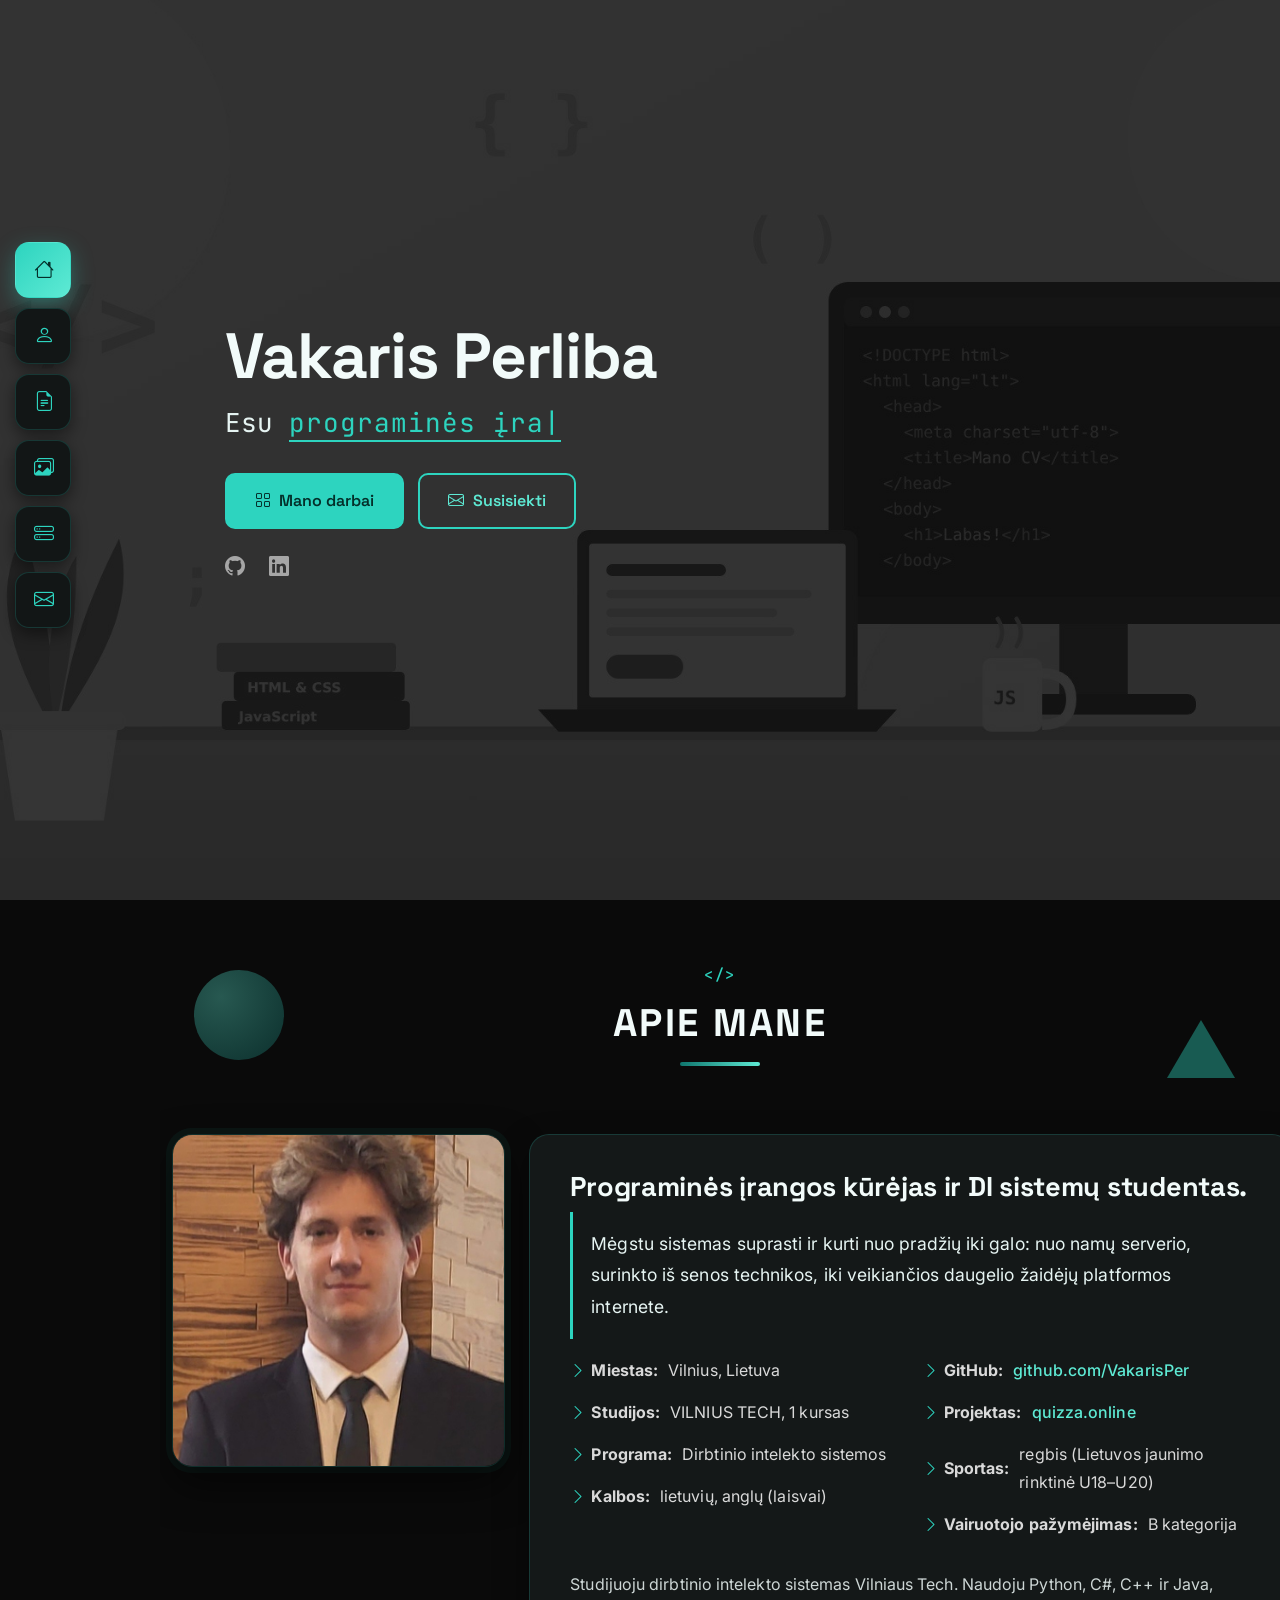
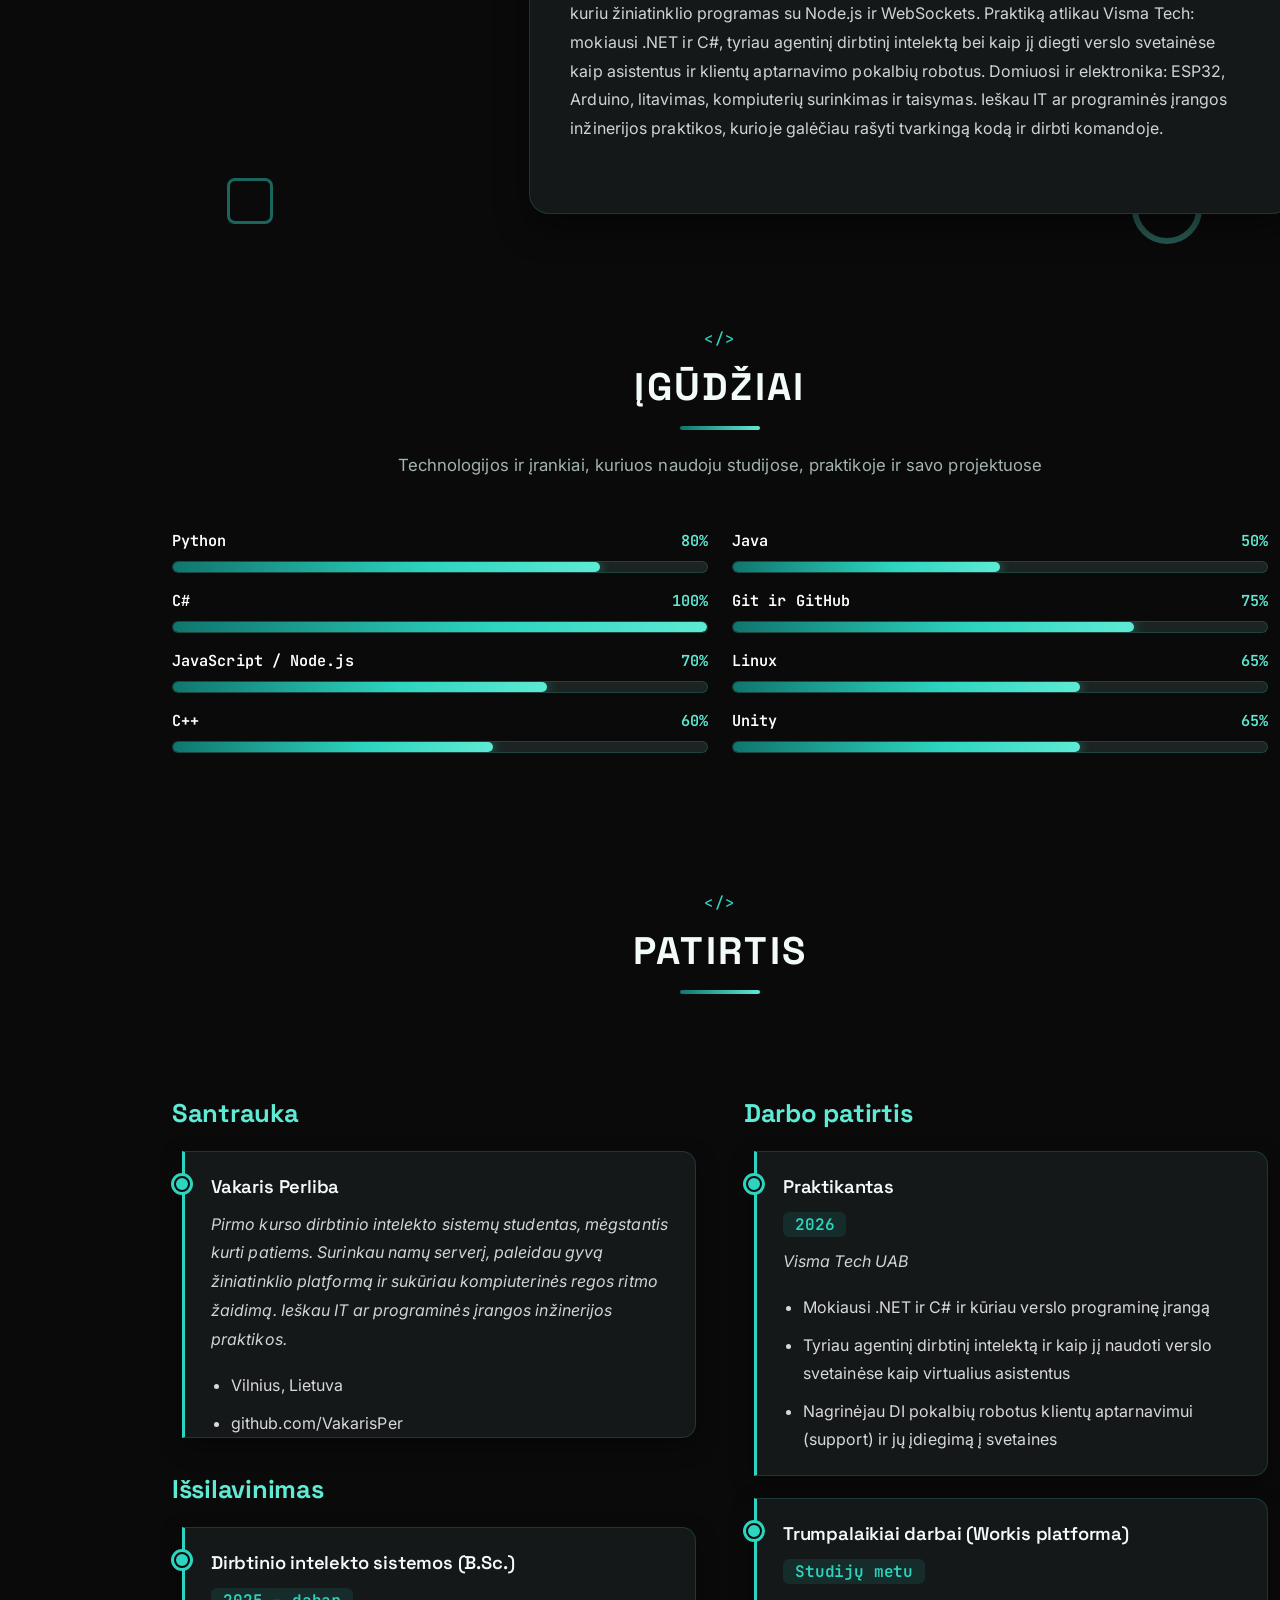
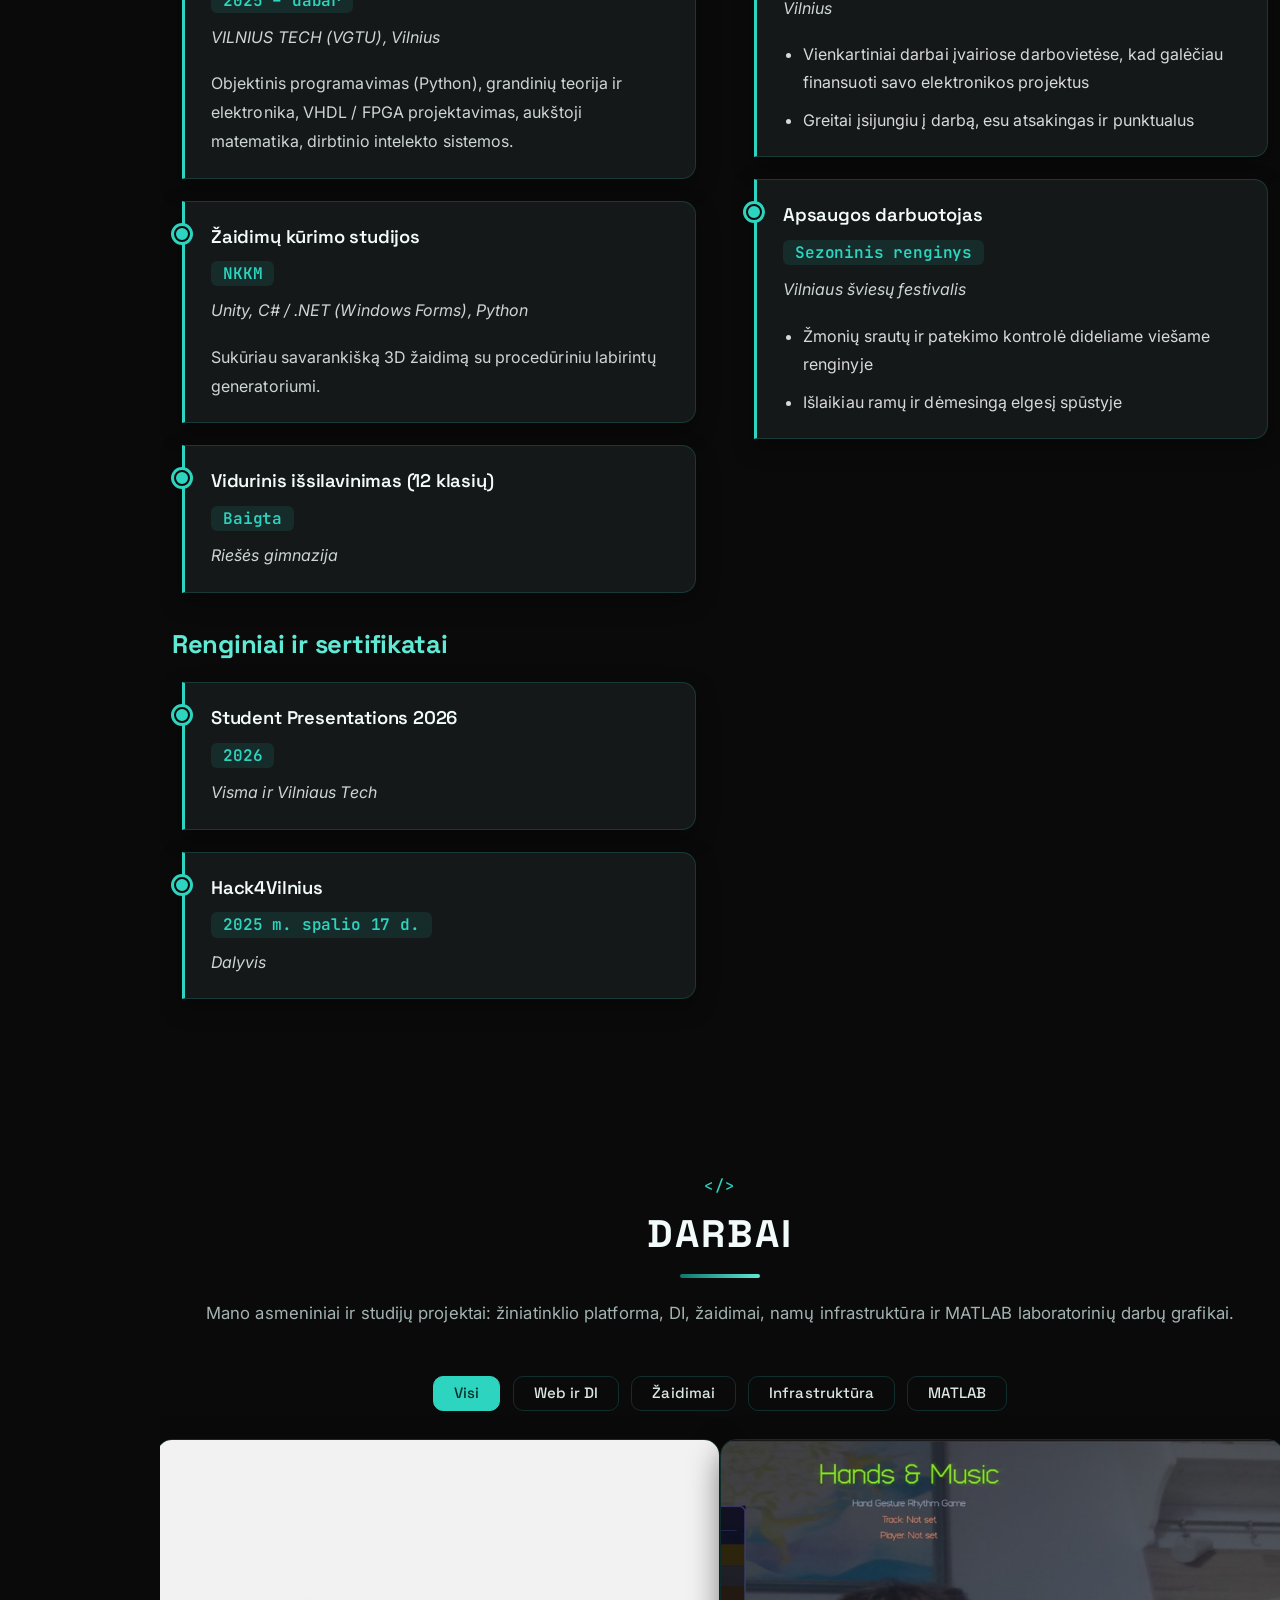
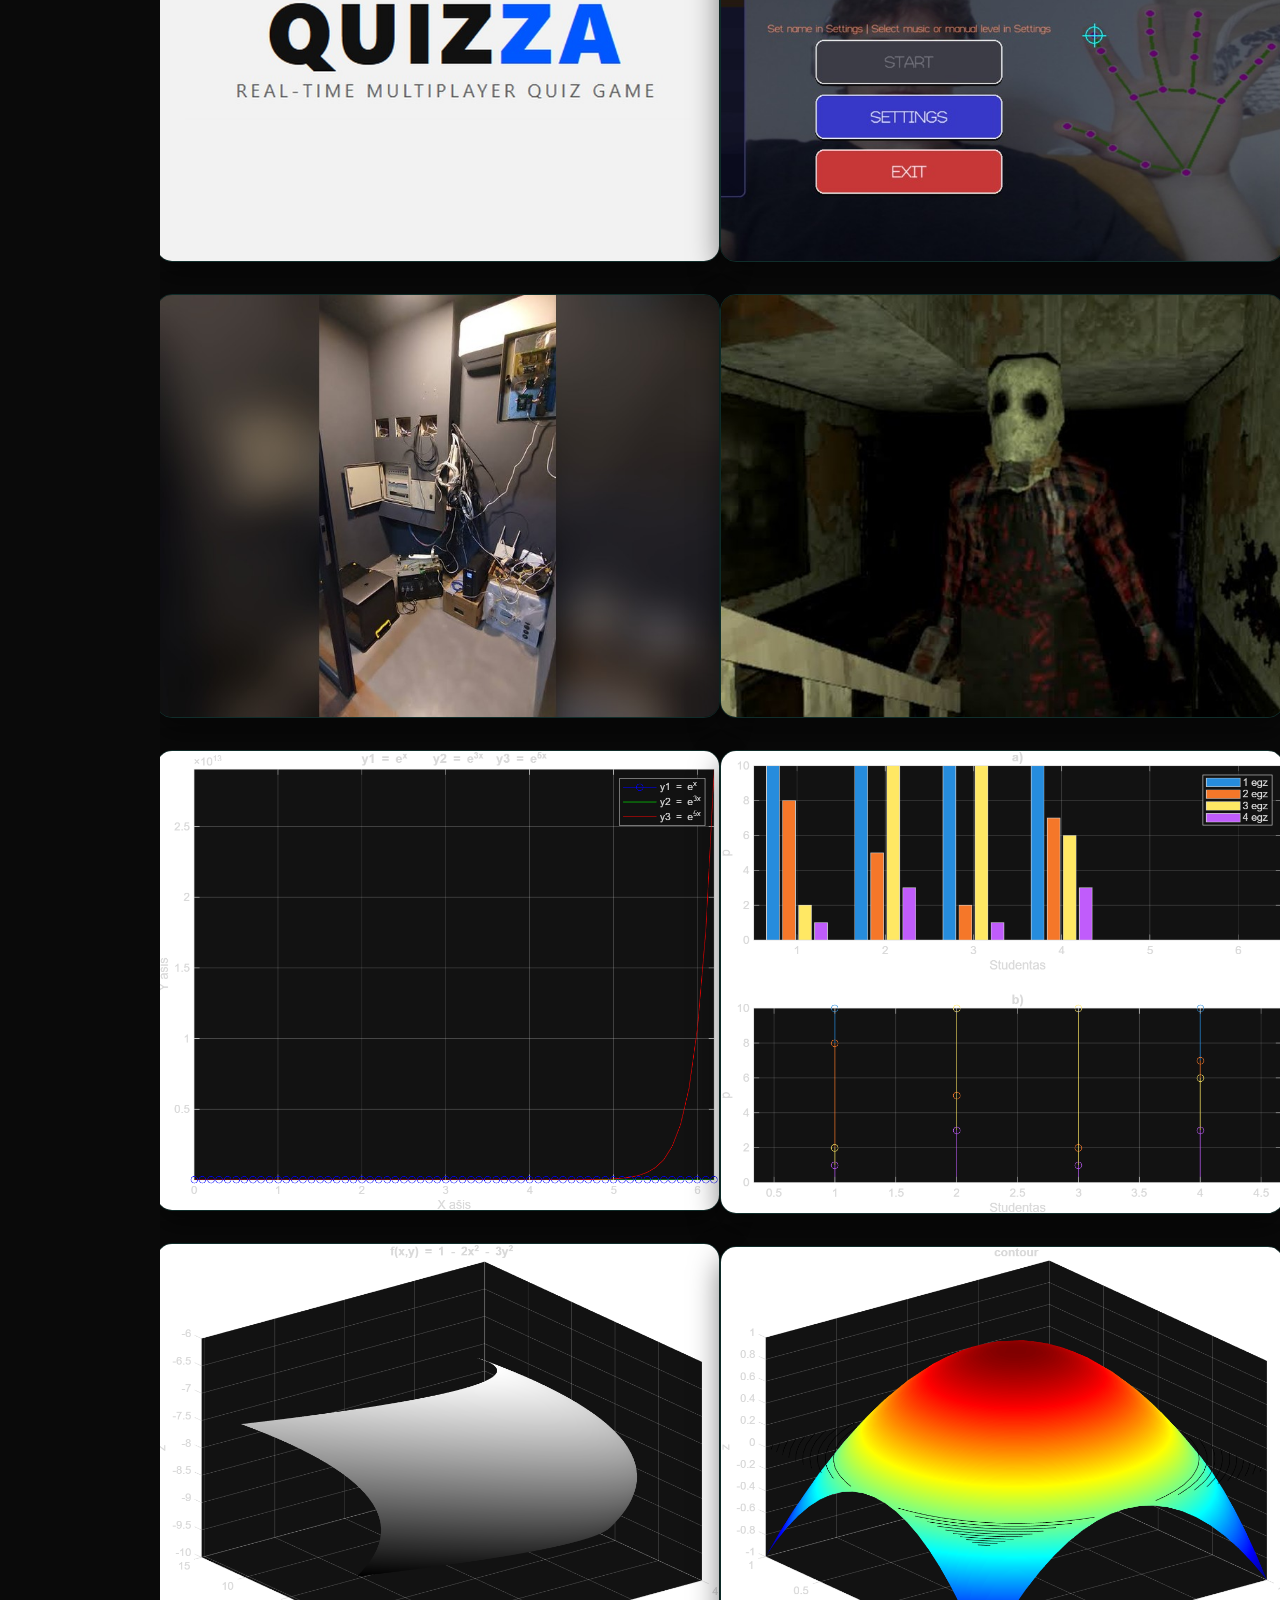
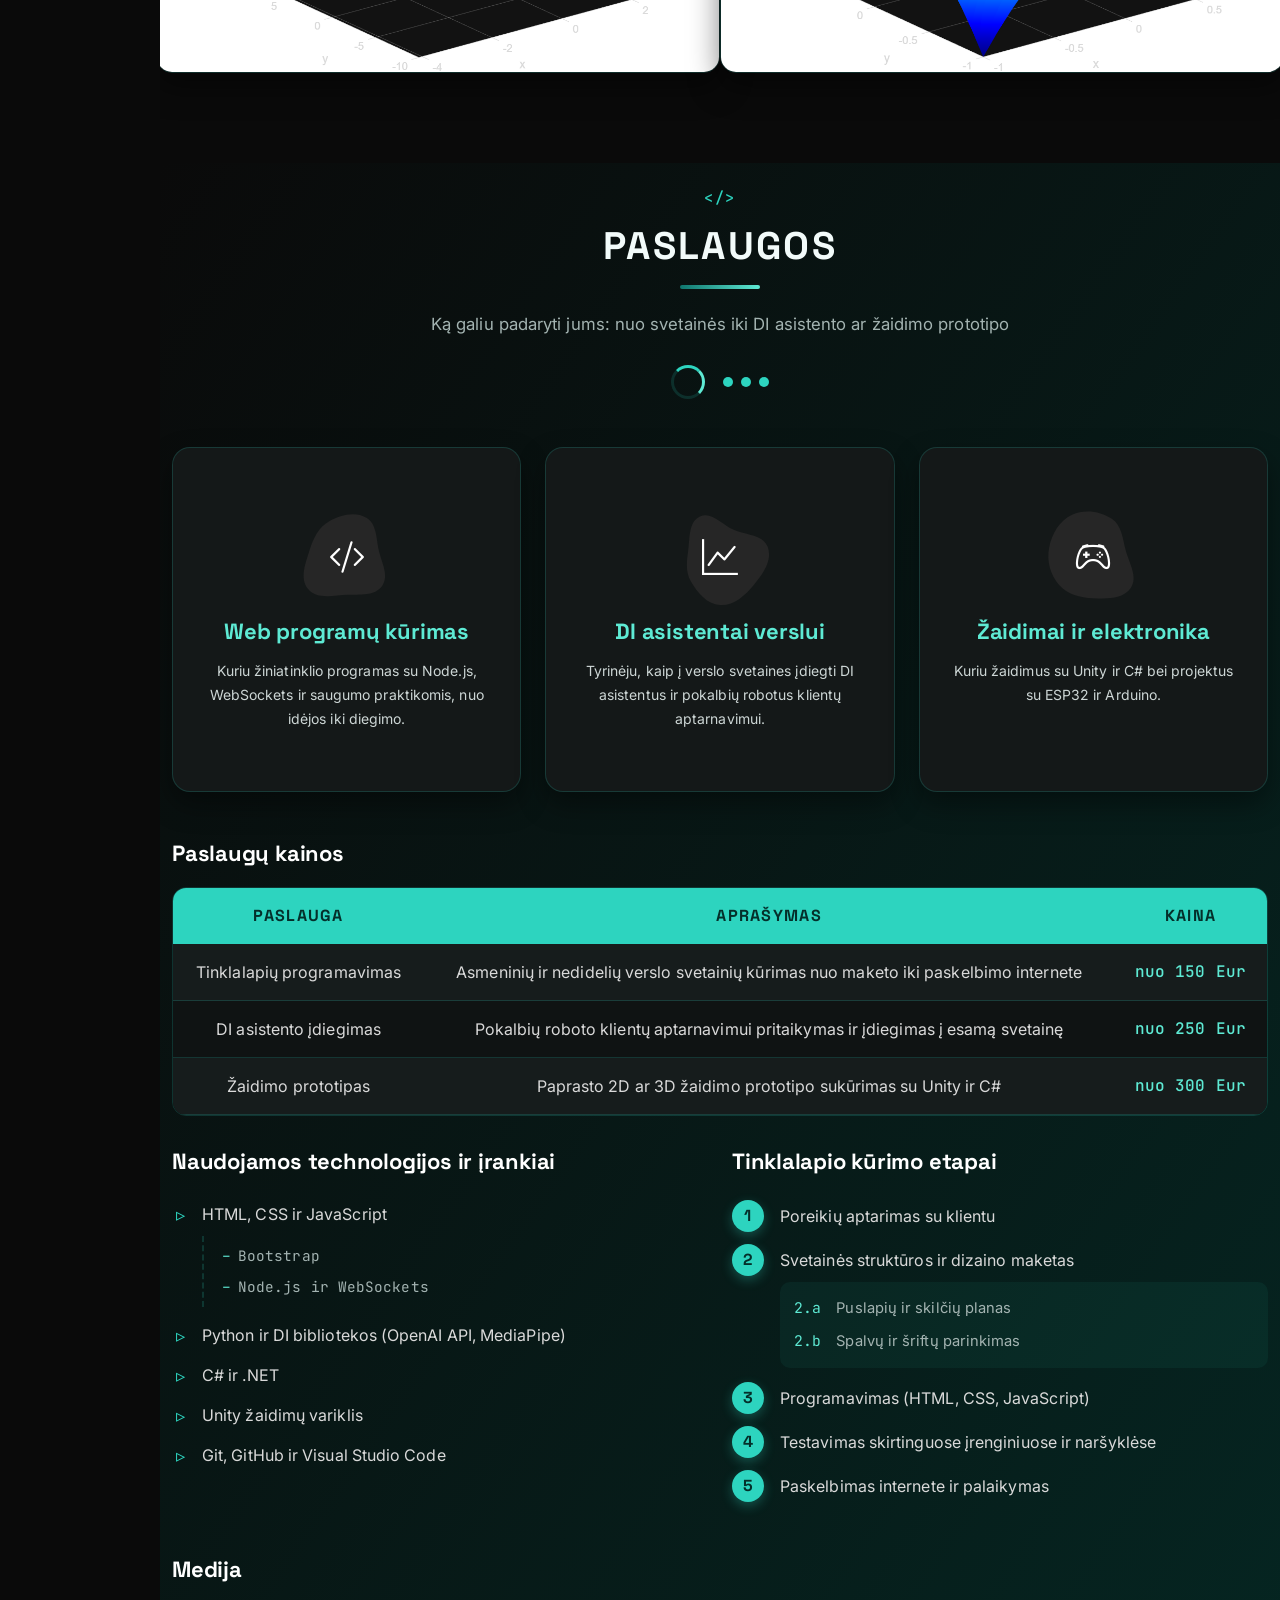
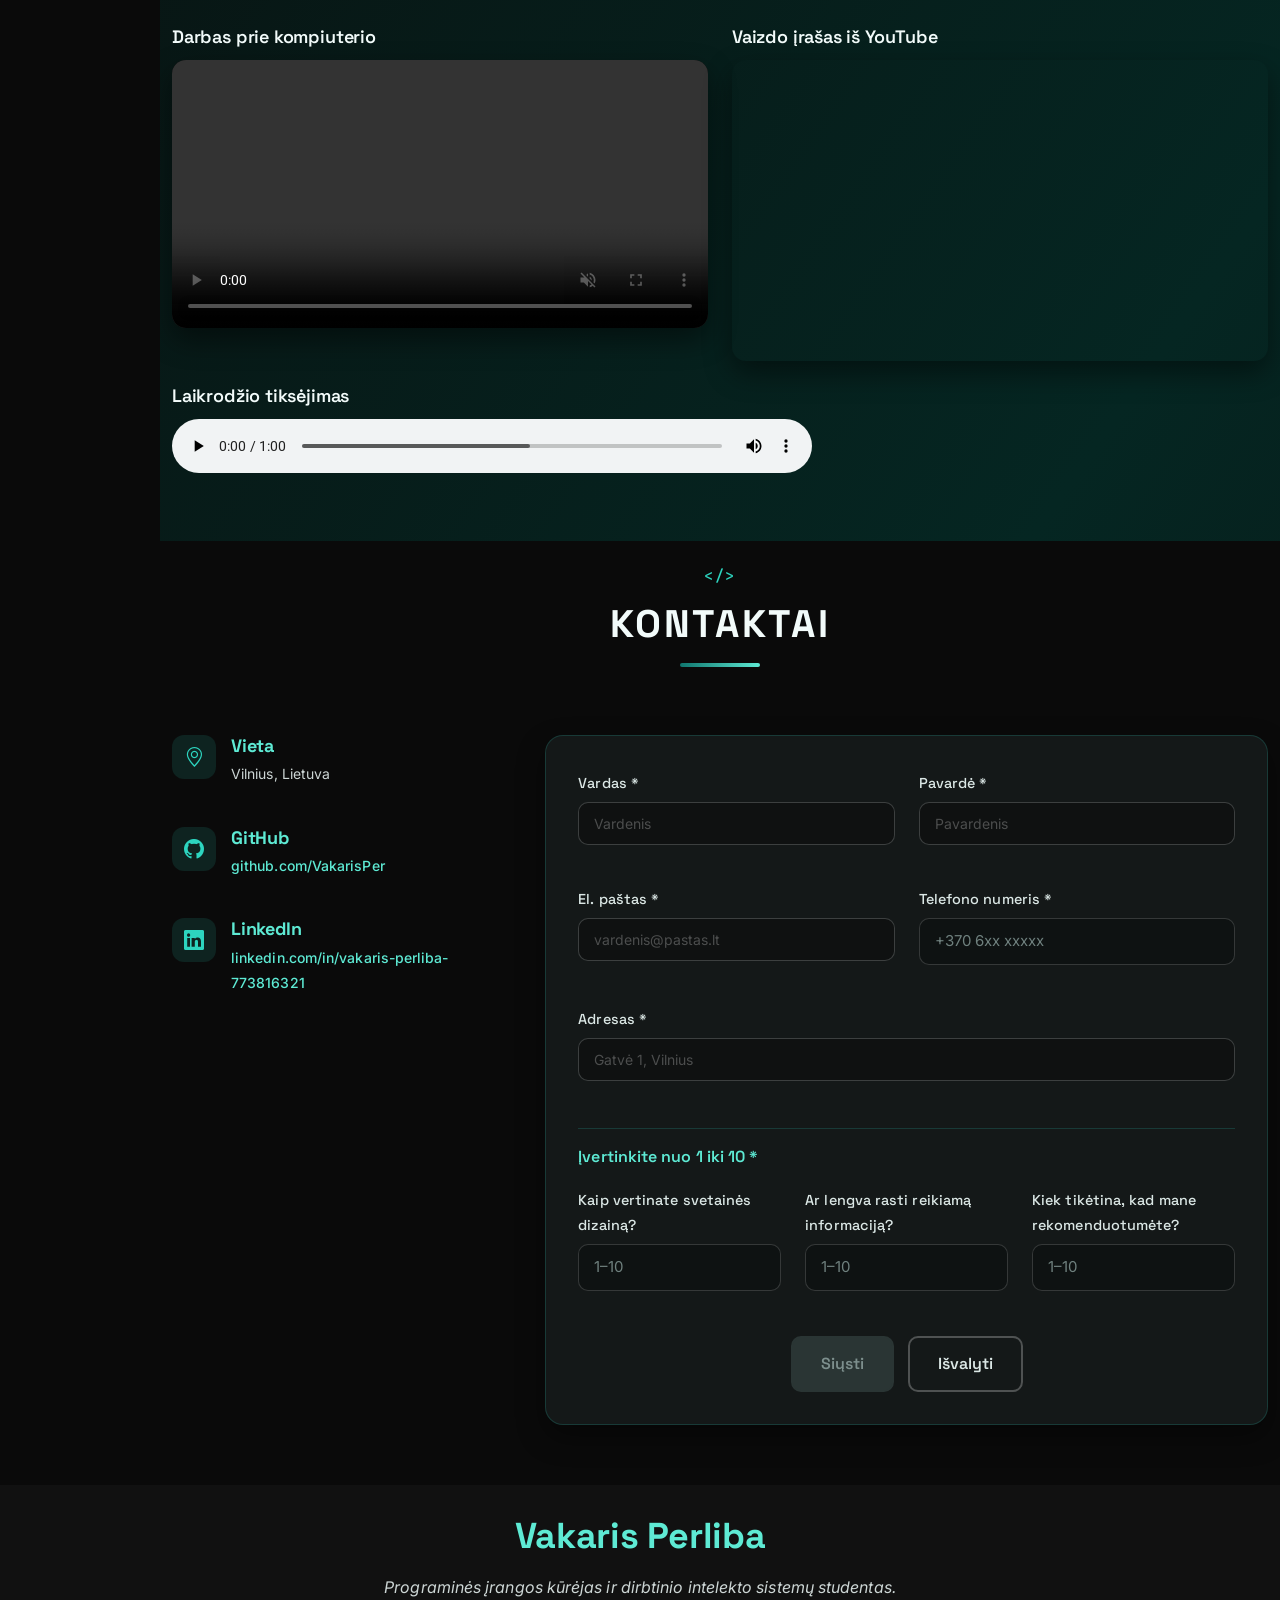
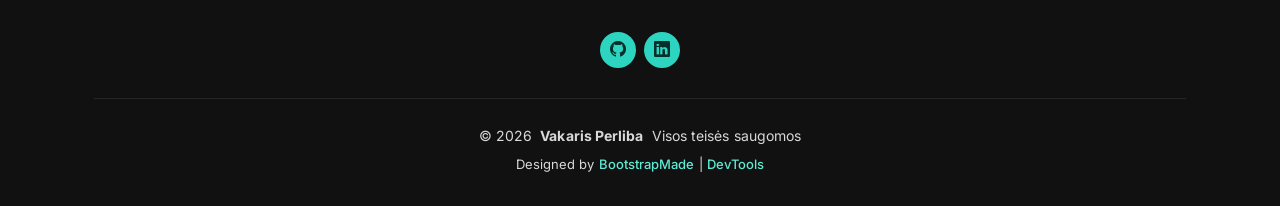
==== commit ae8ac8bd: "LD8: tikri MATLAB grafikai ir medijos failai (video, audio)" ====
--- a/LD11/index.html
+++ b/LD11/index.html
@@ -393,7 +393,7 @@
             </div><!-- End Portfolio Item -->
 
             <div class="col-lg-6 col-md-6 portfolio-item isotope-item filter-matlab">
-              <img src="assets/img/matlab/ld3-eksponentes.png" class="img-fluid" width="800" height="600" alt="MATLAB grafikas: trys eksponentinės funkcijos e^x, e^3x ir e^5x">
+              <img src="assets/img/matlab/ld3-eksponentes.png" class="img-fluid" width="1046" height="855" alt="MATLAB grafikas: trys eksponentinės funkcijos e^x, e^3x ir e^5x">
               <div class="portfolio-info">
                 <h4>Eksponentinės funkcijos (LD3)</h4>
                 <p>Trijų funkcijų e<sup>x</sup>, e<sup>3x</sup> ir e<sup>5x</sup> palyginimas viename grafike su legenda ir skirtingais linijų stiliais</p>
@@ -403,7 +403,7 @@
             </div><!-- End Portfolio Item -->
 
             <div class="col-lg-6 col-md-6 portfolio-item isotope-item filter-matlab">
-              <img src="assets/img/matlab/ld3-egzaminai.png" class="img-fluid" width="800" height="600" alt="MATLAB stulpelinė ir diskretinė diagramos su studentų egzaminų pažymiais">
+              <img src="assets/img/matlab/ld3-egzaminai.png" class="img-fluid" width="1031" height="848" alt="MATLAB stulpelinė ir diskretinė diagramos su studentų egzaminų pažymiais">
               <div class="portfolio-info">
                 <h4>Egzaminų rezultatai (LD3)</h4>
                 <p>Studentų egzaminų pažymiai pavaizduoti stulpeline (bar) ir diskretine (stem) diagramomis naudojant subplot</p>
@@ -413,7 +413,7 @@
             </div><!-- End Portfolio Item -->
 
             <div class="col-lg-6 col-md-6 portfolio-item isotope-item filter-matlab">
-              <img src="assets/img/matlab/ld4-pavirsius.png" class="img-fluid" width="800" height="600" alt="MATLAB 3D paviršius f(x,y) = 1 - 2x^2 - 3y^2 pilkais tonais">
+              <img src="assets/img/matlab/ld4-pavirsius.png" class="img-fluid" width="1087" height="827" alt="MATLAB 3D paviršius f(x,y) = 1 - 2x^2 - 3y^2 pilkais tonais">
               <div class="portfolio-info">
                 <h4>3D paviršius (LD4)</h4>
                 <p>Funkcijos f(x,y) = 1 − 2x<sup>2</sup> − 3y<sup>2</sup> paviršius, sukurtas su meshgrid ir surf, pilka spalvų schema</p>
@@ -423,7 +423,7 @@
             </div><!-- End Portfolio Item -->
 
             <div class="col-lg-6 col-md-6 portfolio-item isotope-item filter-matlab">
-              <img src="assets/img/matlab/ld4-konturas.png" class="img-fluid" width="800" height="600" alt="MATLAB 3D paraboloidas su jet spalvomis ir kontūro linijomis">
+              <img src="assets/img/matlab/ld4-konturas.png" class="img-fluid" width="1085" height="820" alt="MATLAB 3D paraboloidas su jet spalvomis ir kontūro linijomis">
               <div class="portfolio-info">
                 <h4>Paviršius su kontūrais (LD4)</h4>
                 <p>Paraboloidas 1 − (x<sup>2</sup> + y<sup>2</sup>) su jet spalvų schema ir 20 kontūro linijų (contour)</p>
